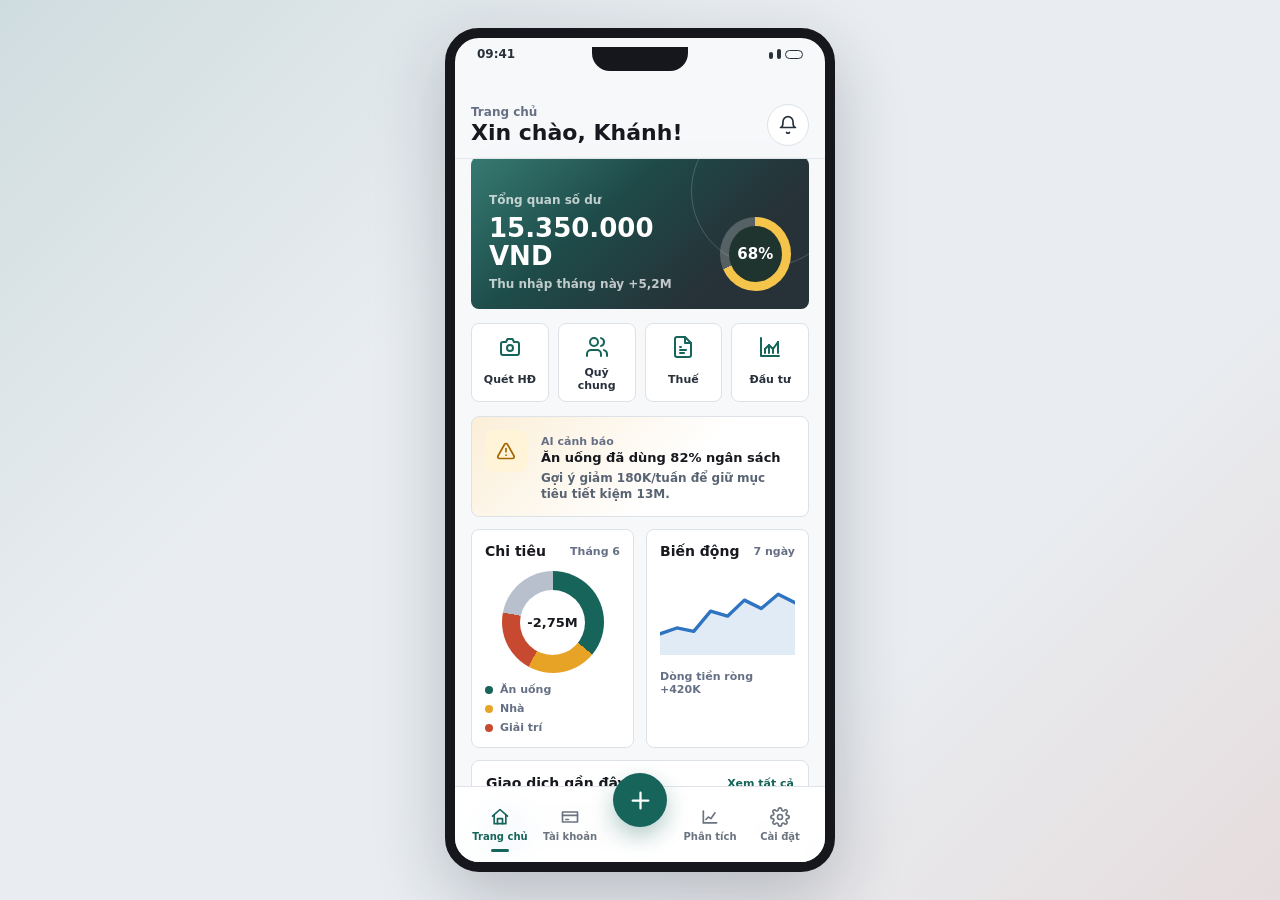
==== index.html @ dec0bb56 "done" ====
<!doctype html>
<html lang="vi">
  <head>
    <meta charset="utf-8" />
    <meta name="viewport" content="width=device-width, initial-scale=1" />
    <title>Tuduy Finance UI Demo</title>
    <link rel="stylesheet" href="styles.css" />
  </head>
  <body>
    <main class="demo-stage" aria-label="Demo giao diện ứng dụng tài chính cá nhân">
      <section class="phone" aria-label="Ứng dụng MyMoney">
        <div class="status-bar" aria-hidden="true">
          <span>09:41</span>
          <span class="status-icons">
            <span></span>
            <span></span>
            <span></span>
          </span>
        </div>

        <div class="screens">
          <section class="screen is-active" data-screen="home" aria-labelledby="home-title">
            <header class="app-header">
              <div>
                <p class="eyebrow">Trang chủ</p>
                <h1 id="home-title">Xin chào, Khánh!</h1>
              </div>
              <button class="icon-button" type="button" aria-label="Thông báo">
                <svg viewBox="0 0 24 24" aria-hidden="true">
                  <path d="M18 8a6 6 0 0 0-12 0c0 7-3 7-3 7h18s-3 0-3-7" />
                  <path d="M13.7 21a2 2 0 0 1-3.4 0" />
                </svg>
              </button>
            </header>

            <article class="balance-panel">
              <div class="balance-copy">
                <span>Tổng quan số dư</span>
                <strong>15.350.000 VND</strong>
                <small>Thu nhập tháng này +5,2M</small>
              </div>
              <div class="mini-meter" aria-label="Tiết kiệm đạt 68 phần trăm">
                <span style="--value: 68%"></span>
              </div>
            </article>

            <section class="quick-row" aria-label="Hành động nhanh">
              <button type="button" class="quick-action" data-screen-link="add">
                <svg viewBox="0 0 24 24" aria-hidden="true">
                  <path d="M14.5 4h-5L8 7H5a2 2 0 0 0-2 2v9a2 2 0 0 0 2 2h14a2 2 0 0 0 2-2V9a2 2 0 0 0-2-2h-3Z" />
                  <circle cx="12" cy="13" r="3" />
                </svg>
                <span>Quét HĐ</span>
              </button>
              <button type="button" class="quick-action" data-screen-link="accounts">
                <svg viewBox="0 0 24 24" aria-hidden="true">
                  <path d="M16 21v-2a4 4 0 0 0-4-4H6a4 4 0 0 0-4 4v2" />
                  <circle cx="9" cy="7" r="4" />
                  <path d="M22 21v-2a4 4 0 0 0-3-3.87" />
                  <path d="M16 3.13a4 4 0 0 1 0 7.75" />
                </svg>
                <span>Quỹ chung</span>
              </button>
              <button type="button" class="quick-action" data-screen-link="analytics">
                <svg viewBox="0 0 24 24" aria-hidden="true">
                  <path d="M14 2H6a2 2 0 0 0-2 2v16a2 2 0 0 0 2 2h12a2 2 0 0 0 2-2V8Z" />
                  <path d="M14 2v6h6" />
                  <path d="M9 15h6M9 18h4M9 12h1" />
                </svg>
                <span>Thuế</span>
              </button>
              <button type="button" class="quick-action" data-screen-link="analytics">
                <svg viewBox="0 0 24 24" aria-hidden="true">
                  <path d="M3 3v18h18" />
                  <path d="m7 14 4-4 4 4 5-7" />
                  <path d="M7 18v-4M11 18v-8M15 18v-4M20 18V7" />
                </svg>
                <span>Đầu tư</span>
              </button>
            </section>

            <section class="insight-banner" aria-label="Cảnh báo và gợi ý">
              <div class="banner-icon">
                <svg viewBox="0 0 24 24" aria-hidden="true">
                  <path d="M12 9v4" />
                  <path d="M12 17h.01" />
                  <path d="M10.3 3.9 2.4 18a2 2 0 0 0 1.7 3h15.8a2 2 0 0 0 1.7-3L13.7 3.9a2 2 0 0 0-3.4 0Z" />
                </svg>
              </div>
              <div>
                <span>AI cảnh báo</span>
                <strong>Ăn uống đã dùng 82% ngân sách</strong>
                <p>Gợi ý giảm 180K/tuần để giữ mục tiêu tiết kiệm 13M.</p>
              </div>
            </section>

            <section class="split-grid">
              <article class="compact-panel">
                <div class="section-title">
                  <h2>Chi tiêu</h2>
                  <span>Tháng 6</span>
                </div>
                <div class="donut" aria-label="Chi tiêu theo danh mục">
                  <span class="donut-label">-2,75M</span>
                </div>
                <div class="legend">
                  <span><i class="legend-food"></i>Ăn uống</span>
                  <span><i class="legend-rent"></i>Nhà</span>
                  <span><i class="legend-fun"></i>Giải trí</span>
                </div>
              </article>

              <article class="compact-panel">
                <div class="section-title">
                  <h2>Biến động</h2>
                  <span>7 ngày</span>
                </div>
                <div class="sparkline" aria-hidden="true">
                  <svg viewBox="0 0 160 90">
                    <path class="spark-fill" d="M0 65 L20 58 L40 62 L60 38 L80 44 L100 25 L120 35 L140 18 L160 28 L160 90 L0 90 Z" />
                    <path class="spark-line" d="M0 65 L20 58 L40 62 L60 38 L80 44 L100 25 L120 35 L140 18 L160 28" />
                  </svg>
                </div>
                <p class="tiny-note">Dòng tiền ròng +420K</p>
              </article>
            </section>

            <section class="transaction-section">
              <div class="section-title">
                <h2>Giao dịch gần đây</h2>
                <button type="button" data-screen-link="analytics">Xem tất cả</button>
              </div>
              <ul class="transaction-list">
                <li>
                  <span class="tx-icon tx-blue">
                    <svg viewBox="0 0 24 24" aria-hidden="true">
                      <path d="M4 10h16M6 10l6-5 6 5M6 10v8M10 10v8M14 10v8M18 10v8M4 18h16" />
                    </svg>
                  </span>
                  <div>
                    <strong>Cà phê Highland</strong>
                    <small>Hôm nay, 08:20</small>
                  </div>
                  <b>-50.000</b>
                </li>
                <li>
                  <span class="tx-icon tx-green">
                    <svg viewBox="0 0 24 24" aria-hidden="true">
                      <path d="M12 2v20M17 5H9.5a3.5 3.5 0 0 0 0 7H14a3.5 3.5 0 0 1 0 7H6" />
                    </svg>
                  </span>
                  <div>
                    <strong>Lương công ty</strong>
                    <small>Hôm qua, 17:40</small>
                  </div>
                  <b class="positive">+12.500.000</b>
                </li>
                <li>
                  <span class="tx-icon tx-orange">
                    <svg viewBox="0 0 24 24" aria-hidden="true">
                      <path d="M4 7h16l-2 12H6L4 7Z" />
                      <path d="M9 7a3 3 0 0 1 6 0" />
                    </svg>
                  </span>
                  <div>
                    <strong>Mua sắm Shopee</strong>
                    <small>16/06, 21:15</small>
                  </div>
                  <b>-150.000</b>
                </li>
              </ul>
            </section>

            <section class="plan-panel" aria-label="Kế hoạch chi tiêu">
              <div class="section-title">
                <h2>Kế hoạch chi tiêu</h2>
                <button type="button" data-screen-link="analytics">Tối ưu</button>
              </div>
              <div class="budget-row">
                <div>
                  <strong>Ăn uống</strong>
                  <span>4.1M / 5M</span>
                </div>
                <progress value="82" max="100"></progress>
              </div>
              <div class="budget-row">
                <div>
                  <strong>Di chuyển</strong>
                  <span>1.2M / 2M</span>
                </div>
                <progress value="60" max="100"></progress>
              </div>
              <div class="budget-row">
                <div>
                  <strong>Đầu tư định kỳ</strong>
                  <span>3M / 3M</span>
                </div>
                <progress value="100" max="100"></progress>
              </div>
            </section>
          </section>

          <section class="screen" data-screen="accounts" aria-labelledby="accounts-title">
            <header class="app-header">
              <div>
                <p class="eyebrow">Tài khoản</p>
                <h1 id="accounts-title">Sổ tài chính</h1>
              </div>
              <button class="icon-button" type="button" aria-label="Đồng bộ tài khoản">
                <svg viewBox="0 0 24 24" aria-hidden="true">
                  <path d="M21 12a9 9 0 0 1-15.3 6.3L3 15" />
                  <path d="M3 21v-6h6" />
                  <path d="M3 12a9 9 0 0 1 15.3-6.3L21 9" />
                  <path d="M21 3v6h-6" />
                </svg>
              </button>
            </header>

            <article class="summary-card">
              <span>Tổng số dư (6 nguồn)</span>
              <strong>15.350.000 VND</strong>
              <p>Ngân hàng, ví điện tử, tiền mặt, thẻ tín dụng, đầu tư và quỹ chung</p>
            </article>

            <section class="source-strip" aria-label="Nguồn dữ liệu tài chính">
              <article>
                <span>Ngân hàng</span>
                <strong>12,35M</strong>
              </article>
              <article>
                <span>Ví & Tiền mặt</span>
                <strong>6,00M</strong>
              </article>
              <article>
                <span>Thẻ tín dụng</span>
                <strong>-2,00M</strong>
              </article>
            </section>

            <button type="button" class="wide-action">
              <svg viewBox="0 0 24 24" aria-hidden="true">
                <path d="M12 5v14M5 12h14" />
              </svg>
              Thêm tài khoản mới
            </button>

            <section class="account-group">
              <div class="section-title">
                <h2>Ngân hàng</h2>
                <span>Đang đồng bộ</span>
              </div>
              <article class="account-item">
                <span class="bank-logo bank-sky">B</span>
                <div>
                  <strong>Bank A - Debit</strong>
                  <small>8.100.000 VND</small>
                </div>
                <button class="mini-icon" type="button" aria-label="Chỉnh sửa Bank A">
                  <svg viewBox="0 0 24 24" aria-hidden="true">
                    <path d="M12 20h9" />
                    <path d="M16.5 3.5a2.1 2.1 0 0 1 3 3L7 19l-4 1 1-4Z" />
                  </svg>
                </button>
              </article>
              <article class="account-item">
                <span class="bank-logo bank-teal">S</span>
                <div>
                  <strong>Bank B - Savings</strong>
                  <small>4.250.000 VND</small>
                </div>
                <button class="mini-icon" type="button" aria-label="Chỉnh sửa Bank B">
                  <svg viewBox="0 0 24 24" aria-hidden="true">
                    <path d="M12 20h9" />
                    <path d="M16.5 3.5a2.1 2.1 0 0 1 3 3L7 19l-4 1 1-4Z" />
                  </svg>
                </button>
              </article>
            </section>

            <section class="account-group">
              <div class="section-title">
                <h2>Ví điện tử</h2>
                <span>Connected</span>
              </div>
              <article class="account-item">
                <span class="bank-logo bank-rose">M</span>
                <div>
                  <strong>MoMo - Ví điện tử</strong>
                  <small>3.000.000 VND</small>
                </div>
                <button class="mini-icon" type="button" aria-label="Chỉnh sửa MoMo">
                  <svg viewBox="0 0 24 24" aria-hidden="true">
                    <path d="M12 20h9" />
                    <path d="M16.5 3.5a2.1 2.1 0 0 1 3 3L7 19l-4 1 1-4Z" />
                  </svg>
                </button>
              </article>
            </section>

            <section class="account-group">
              <div class="section-title">
                <h2>Thẻ tín dụng</h2>
                <span>Connected</span>
              </div>
              <article class="account-item">
                <span class="bank-logo bank-violet">C</span>
                <div>
                  <strong>Credit Card - Visa</strong>
                  <small>-2.000.000 VND</small>
                </div>
                <button class="mini-icon" type="button" aria-label="Chỉnh sửa Credit Card">
                  <svg viewBox="0 0 24 24" aria-hidden="true">
                    <path d="M12 20h9" />
                    <path d="M16.5 3.5a2.1 2.1 0 0 1 3 3L7 19l-4 1 1-4Z" />
                  </svg>
                </button>
              </article>
            </section>

            <section class="account-group shared-fund">
              <div class="section-title">
                <h2>Quỹ chung gia đình</h2>
                <span>3 thành viên</span>
              </div>
              <div class="fund-total">
                <div>
                  <span>Số dư quỹ</span>
                  <strong>8.750.000 VND</strong>
                </div>
                <button type="button" class="mini-icon" aria-label="Mời thành viên">
                  <svg viewBox="0 0 24 24" aria-hidden="true">
                    <path d="M16 21v-2a4 4 0 0 0-4-4H6a4 4 0 0 0-4 4v2" />
                    <circle cx="9" cy="7" r="4" />
                    <path d="M19 8v6M22 11h-6" />
                  </svg>
                </button>
              </div>
              <div class="member-row">
                <span class="avatar-dot">K</span>
                <span class="avatar-dot avatar-dot-blue">A</span>
                <span class="avatar-dot avatar-dot-gold">M</span>
                <b>Đồng bộ chi tiêu nhà, điện, ăn uống</b>
              </div>
            </section>

            <section class="sync-panel" aria-label="Đồng bộ nhiều thiết bị">
              <div class="section-title">
                <h2>Đồng bộ thiết bị</h2>
                <span>Vừa xong</span>
              </div>
              <div class="device-row">
                <span>
                  <svg viewBox="0 0 24 24" aria-hidden="true">
                    <rect x="7" y="2" width="10" height="20" rx="2" />
                    <path d="M11 18h2" />
                  </svg>
                  iPhone 15
                </span>
                <b>Online</b>
              </div>
              <div class="device-row">
                <span>
                  <svg viewBox="0 0 24 24" aria-hidden="true">
                    <rect x="3" y="4" width="18" height="12" rx="2" />
                    <path d="M8 20h8M12 16v4" />
                  </svg>
                  Web dashboard
                </span>
                <b>2 phút trước</b>
              </div>
            </section>
          </section>

          <section class="screen" data-screen="add" aria-labelledby="add-title">
            <header class="app-header">
              <div>
                <p class="eyebrow">Thêm mục mới</p>
                <h1 id="add-title">Ghi nhận dòng tiền</h1>
              </div>
              <button class="icon-button" type="button" aria-label="Tùy chọn thêm">
                <svg viewBox="0 0 24 24" aria-hidden="true">
                  <path d="M12 5v14M5 12h14" />
                </svg>
              </button>
            </header>

            <div class="segmented" role="tablist" aria-label="Loại giao dịch">
              <button class="is-selected" type="button">Chi</button>
              <button type="button">Thu</button>
              <button type="button">Chuyển</button>
            </div>

            <section class="amount-entry" aria-label="Nhập số tiền">
              <span id="amount-label">Số tiền</span>
              <strong id="amount-display">0 VND</strong>
              <div class="amount-line"></div>
            </section>

            <section class="category-row" aria-label="Danh mục nhanh">
              <button type="button" class="category-chip is-active">
                <svg viewBox="0 0 24 24" aria-hidden="true">
                  <path d="M4 10h16M7 10V7a5 5 0 0 1 10 0v3M6 10l1 10h10l1-10" />
                </svg>
                Ăn uống
              </button>
              <button type="button" class="category-chip">
                <svg viewBox="0 0 24 24" aria-hidden="true">
                  <path d="M3 11 12 3l9 8" />
                  <path d="M5 10v10h14V10" />
                  <path d="M9 20v-6h6v6" />
                </svg>
                Nhà
              </button>
              <button type="button" class="category-chip">
                <svg viewBox="0 0 24 24" aria-hidden="true">
                  <path d="M7 8h10M7 12h10M7 16h6" />
                  <path d="M5 3h14v18l-3-2-3 2-3-2-3 2-2-1.3Z" />
                </svg>
                Hóa đơn
              </button>
            </section>

            <div class="keypad" aria-label="Bàn phím nhập số">
              <button type="button" data-key="1">1</button>
              <button type="button" data-key="2">2</button>
              <button type="button" data-key="3">3</button>
              <button type="button" data-key="4">4</button>
              <button type="button" data-key="5">5</button>
              <button type="button" data-key="6">6</button>
              <button type="button" data-key="7">7</button>
              <button type="button" data-key="8">8</button>
              <button type="button" data-key="9">9</button>
              <button type="button" data-key="back" aria-label="Xóa số">
                <svg viewBox="0 0 24 24" aria-hidden="true">
                  <path d="M21 4H8L2 12l6 8h13Z" />
                  <path d="m18 9-6 6M12 9l6 6" />
                </svg>
              </button>
              <button type="button" data-key="0">0</button>
              <button type="button" data-key="done" class="confirm-key" aria-label="Lưu giao dịch">
                <svg viewBox="0 0 24 24" aria-hidden="true">
                  <path d="m5 12 5 5L20 7" />
                </svg>
              </button>
            </div>

            <section class="task-list">
              <div class="section-title">
                <h2>Hành động khác</h2>
                <span>Dịch vụ mới</span>
              </div>
              <button type="button">
                <svg viewBox="0 0 24 24" aria-hidden="true">
                  <path d="M12 5v14M5 12h14" />
                </svg>
                Thêm thẻ ngân hàng mới
                <span>›</span>
              </button>
              <button type="button">
                <svg viewBox="0 0 24 24" aria-hidden="true">
                  <path d="M4 4h16v16H4z" />
                  <path d="M8 8h8M8 12h8M8 16h5" />
                </svg>
                Thêm hóa đơn định kỳ
                <span>›</span>
              </button>
            </section>
          </section>

          <section class="screen" data-screen="analytics" aria-labelledby="analytics-title">
            <header class="app-header">
              <div>
                <p class="eyebrow">Phân tích & Báo cáo</p>
                <h1 id="analytics-title">Báo cáo tháng 10</h1>
              </div>
              <button class="icon-button" type="button" aria-label="Xuất báo cáo">
                <svg viewBox="0 0 24 24" aria-hidden="true">
                  <path d="M21 15v4a2 2 0 0 1-2 2H5a2 2 0 0 1-2-2v-4" />
                  <path d="M7 10l5 5 5-5" />
                  <path d="M12 15V3" />
                </svg>
              </button>
            </header>

            <div class="period-tabs" role="tablist" aria-label="Khoảng thời gian">
              <button type="button">Hôm nay</button>
              <button type="button">Tuần</button>
              <button class="is-selected" type="button">Tháng</button>
              <button type="button">Quý</button>
              <button type="button">Năm</button>
            </div>

            <article class="report-card">
              <div class="section-title">
                <h2>Báo cáo Tổng hợp</h2>
                <span>Tháng 10</span>
              </div>
              <dl class="report-metrics">
                <div>
                  <dt>Tổng thu nhập</dt>
                  <dd>45.000.000</dd>
                </div>
                <div>
                  <dt>Tổng chi tiêu</dt>
                  <dd>32.000.000</dd>
                </div>
                <div>
                  <dt>Tiết kiệm</dt>
                  <dd>13.000.000</dd>
                </div>
              </dl>
            </article>

            <section class="chart-panel" aria-label="Biểu đồ phân bổ chi tiêu">
              <div class="large-donut">
                <span>35%</span>
              </div>
              <div class="chart-label label-food">Ăn uống</div>
              <div class="chart-label label-house">Thuê nhà</div>
              <div class="chart-label label-fun">Giải trí</div>
              <div class="chart-label label-other">Khác</div>
            </section>

            <section class="insight-grid">
              <article>
                <h2>AI dự báo</h2>
                <svg viewBox="0 0 160 80" aria-hidden="true">
                  <path d="M0 58 C20 42 32 54 48 40 S78 24 96 35 126 56 160 18" />
                </svg>
                <p>Chi tiêu cuối tháng có thể vượt 8%.</p>
              </article>
              <article>
                <h2>Thu nhập & Chi tiêu</h2>
                <div class="bar-chart" aria-hidden="true">
                  <span style="--h: 70%"></span>
                  <span style="--h: 48%"></span>
                  <span style="--h: 82%"></span>
                  <span style="--h: 58%"></span>
                </div>
                <p>Chênh lệch dương 13M.</p>
              </article>
            </section>
          </section>

          <section class="screen" data-screen="settings" aria-labelledby="settings-title">
            <header class="app-header">
              <div>
                <p class="eyebrow">Tài khoản & Cài đặt</p>
                <h1 id="settings-title">Cài đặt ứng dụng</h1>
              </div>
              <button class="icon-button" type="button" aria-label="Thông báo cài đặt">
                <svg viewBox="0 0 24 24" aria-hidden="true">
                  <path d="M18 8a6 6 0 0 0-12 0c0 7-3 7-3 7h18s-3 0-3-7" />
                  <path d="M13.7 21a2 2 0 0 1-3.4 0" />
                </svg>
              </button>
            </header>

            <article class="profile-card">
              <div class="avatar" aria-hidden="true">NA</div>
              <div>
                <strong>Nguyễn Văn A</strong>
                <small>a.nguyen@email.com</small>
                <button type="button">Chỉnh sửa hồ sơ</button>
              </div>
            </article>

            <section class="settings-list" aria-label="Cài đặt tài khoản">
              <h2>Cài đặt Tài khoản</h2>
              <button type="button">
                <span>
                  <svg viewBox="0 0 24 24" aria-hidden="true">
                    <path d="M3 6h18v12H3z" />
                    <path d="M3 10h18" />
                  </svg>
                  Liên kết thẻ Ngân hàng
                </span>
                <b>›</b>
              </button>
              <button type="button">
                <span>
                  <svg viewBox="0 0 24 24" aria-hidden="true">
                    <path d="M12 22s8-4 8-10V5l-8-3-8 3v7c0 6 8 10 8 10Z" />
                    <path d="m9 12 2 2 4-4" />
                  </svg>
                  Tài khoản ví điện tử
                </span>
                <b>›</b>
              </button>
            </section>

            <section class="settings-list" aria-label="Cài đặt ứng dụng">
              <h2>Ứng dụng</h2>
              <button type="button">
                <span>
                  <svg viewBox="0 0 24 24" aria-hidden="true">
                    <path d="M12 3a6 6 0 0 0 9 9 9 9 0 1 1-9-9Z" />
                  </svg>
                  Ngôn ngữ
                </span>
                <em>Tiếng Việt</em>
              </button>
              <button type="button">
                <span>
                  <svg viewBox="0 0 24 24" aria-hidden="true">
                    <path d="M4 4h16v16H4z" />
                    <path d="M8 9h8M8 13h5" />
                  </svg>
                  Tiền tệ
                </span>
                <em>VND</em>
              </button>
              <button type="button">
                <span>
                  <svg viewBox="0 0 24 24" aria-hidden="true">
                    <path d="M12 22a2 2 0 0 0 2-2h-4a2 2 0 0 0 2 2Z" />
                    <path d="M18 16v-5a6 6 0 1 0-12 0v5l-2 2h16Z" />
                  </svg>
                  Thông báo
                </span>
                <label class="switch" aria-label="Bật thông báo">
                  <input type="checkbox" checked />
                  <span></span>
                </label>
              </button>
              <button type="button">
                <span>
                  <svg viewBox="0 0 24 24" aria-hidden="true">
                    <path d="M12 3v18M5 12h14" />
                    <path d="M7 7a5 5 0 0 0 10 10" />
                  </svg>
                  Bảo mật & Mã PIN
                </span>
                <em>Đã bật</em>
              </button>
              <button type="button">
                <span>
                  <svg viewBox="0 0 24 24" aria-hidden="true">
                    <path d="M12 2v2M12 20v2M4.9 4.9l1.4 1.4M17.7 17.7l1.4 1.4M2 12h2M20 12h2M4.9 19.1l1.4-1.4M17.7 6.3l1.4-1.4" />
                    <circle cx="12" cy="12" r="4" />
                  </svg>
                  Giao diện
                </span>
                <em>Sáng/Tối</em>
              </button>
            </section>

            <section class="settings-list" aria-label="Hỗ trợ">
              <h2>Hỗ trợ</h2>
              <button type="button">
                <span>
                  <svg viewBox="0 0 24 24" aria-hidden="true">
                    <path d="M21 15a4 4 0 0 1-4 4H8l-5 3V7a4 4 0 0 1 4-4h10a4 4 0 0 1 4 4Z" />
                  </svg>
                  Trung tâm hỗ trợ
                </span>
                <b>›</b>
              </button>
              <button type="button">
                <span>
                  <svg viewBox="0 0 24 24" aria-hidden="true">
                    <path d="M12 2a10 10 0 1 0 10 10" />
                    <path d="M12 6v6l4 2" />
                  </svg>
                  Lịch sử đồng bộ
                </span>
                <b>›</b>
              </button>
            </section>
          </section>
        </div>

        <nav class="bottom-nav" aria-label="Điều hướng chính">
          <button class="is-active" type="button" data-nav="home">
            <svg viewBox="0 0 24 24" aria-hidden="true">
              <path d="M3 11 12 3l9 8" />
              <path d="M5 10v10h14V10" />
              <path d="M9 20v-6h6v6" />
            </svg>
            <span>Trang chủ</span>
          </button>
          <button type="button" data-nav="accounts">
            <svg viewBox="0 0 24 24" aria-hidden="true">
              <path d="M3 6h18v12H3z" />
              <path d="M3 10h18" />
              <path d="M7 15h3" />
            </svg>
            <span>Tài khoản</span>
          </button>
          <button type="button" class="nav-add" data-nav="add" aria-label="Thêm giao dịch">
            <svg viewBox="0 0 24 24" aria-hidden="true">
              <path d="M12 5v14M5 12h14" />
            </svg>
          </button>
          <button type="button" data-nav="analytics">
            <svg viewBox="0 0 24 24" aria-hidden="true">
              <path d="M4 19V5" />
              <path d="M4 19h16" />
              <path d="m7 15 3-3 3 2 5-7" />
            </svg>
            <span>Phân tích</span>
          </button>
          <button type="button" data-nav="settings">
            <svg viewBox="0 0 24 24" aria-hidden="true">
              <path d="M12 15a3 3 0 1 0 0-6 3 3 0 0 0 0 6Z" />
              <path d="M19.4 15a1.7 1.7 0 0 0 .3 1.9l.1.1a2 2 0 1 1-2.8 2.8l-.1-.1a1.7 1.7 0 0 0-1.9-.3 1.7 1.7 0 0 0-1 1.5V21a2 2 0 1 1-4 0v-.1a1.7 1.7 0 0 0-1-1.5 1.7 1.7 0 0 0-1.9.3l-.1.1A2 2 0 1 1 4.2 17l.1-.1a1.7 1.7 0 0 0 .3-1.9 1.7 1.7 0 0 0-1.5-1H3a2 2 0 1 1 0-4h.1a1.7 1.7 0 0 0 1.5-1 1.7 1.7 0 0 0-.3-1.9L4.2 7A2 2 0 1 1 7 4.2l.1.1a1.7 1.7 0 0 0 1.9.3h.1A1.7 1.7 0 0 0 10 3.1V3a2 2 0 1 1 4 0v.1a1.7 1.7 0 0 0 1 1.5h.1a1.7 1.7 0 0 0 1.9-.3l.1-.1A2 2 0 1 1 19.8 7l-.1.1a1.7 1.7 0 0 0-.3 1.9v.1a1.7 1.7 0 0 0 1.5.9h.1a2 2 0 1 1 0 4h-.1a1.7 1.7 0 0 0-1.5 1Z" />
            </svg>
            <span>Cài đặt</span>
          </button>
        </nav>
      </section>
    </main>

    <script src="app.js"></script>
  </body>
</html>
---- styles.css ----
:root {
  color-scheme: light;
  --bg: #e9edf1;
  --phone: #f7f8fa;
  --ink: #17191f;
  --muted: #667085;
  --line: #dde2e8;
  --panel: #ffffff;
  --panel-soft: #f1f4f8;
  --brand: #16645a;
  --brand-dark: #0f4d45;
  --accent: #c7492f;
  --yellow: #e7a326;
  --blue: #2f74c0;
  --teal: #2b9a83;
  --rose: #d7486f;
  --violet: #7057b8;
  --shadow: 0 24px 70px rgba(24, 31, 43, 0.24);
  --radius: 8px;
  --nav-height: 76px;
  font-family: Inter, ui-sans-serif, system-ui, -apple-system, BlinkMacSystemFont, "Segoe UI", sans-serif;
}

* {
  box-sizing: border-box;
}

html,
body {
  min-height: 100%;
  margin: 0;
}

body {
  background:
    linear-gradient(135deg, rgba(22, 100, 90, 0.12), transparent 34%),
    linear-gradient(315deg, rgba(199, 73, 47, 0.1), transparent 30%),
    var(--bg);
  color: var(--ink);
}

button,
input {
  font: inherit;
}

button {
  color: inherit;
  cursor: pointer;
}

svg {
  display: block;
  width: 20px;
  height: 20px;
  fill: none;
  stroke: currentColor;
  stroke-linecap: round;
  stroke-linejoin: round;
  stroke-width: 2;
}

.demo-stage {
  min-height: 100vh;
  display: grid;
  place-items: center;
  padding: 28px;
}

.phone {
  position: relative;
  width: min(100%, 390px);
  height: min(860px, calc(100vh - 56px));
  min-height: 720px;
  overflow: hidden;
  background: var(--phone);
  border: 10px solid #15171d;
  border-radius: 34px;
  box-shadow: var(--shadow);
}

.phone::before {
  content: "";
  position: absolute;
  z-index: 5;
  top: 9px;
  left: 50%;
  width: 96px;
  height: 24px;
  transform: translateX(-50%);
  border-radius: 0 0 18px 18px;
  background: #15171d;
}

.status-bar {
  position: relative;
  z-index: 2;
  height: 32px;
  display: flex;
  align-items: center;
  justify-content: space-between;
  padding: 0 22px;
  color: #29313b;
  font-size: 12px;
  font-weight: 700;
}

.status-icons {
  display: inline-flex;
  align-items: end;
  gap: 4px;
}

.status-icons span {
  display: block;
  width: 4px;
  border-radius: 999px;
  background: #29313b;
}

.status-icons span:nth-child(1) {
  height: 7px;
}

.status-icons span:nth-child(2) {
  height: 10px;
}

.status-icons span:nth-child(3) {
  width: 18px;
  height: 9px;
  border: 1.5px solid #29313b;
  background: transparent;
}

.screens {
  height: calc(100% - 32px);
  overflow: hidden;
}

.screen {
  display: none;
  height: 100%;
  overflow-y: auto;
  padding: 16px 16px calc(var(--nav-height) + 20px);
  scrollbar-width: none;
}

.screen::-webkit-scrollbar {
  display: none;
}

.screen.is-active {
  display: block;
}

.app-header {
  position: sticky;
  z-index: 3;
  top: 0;
  display: flex;
  align-items: center;
  justify-content: space-between;
  gap: 14px;
  margin: -16px -16px 14px;
  padding: 18px 16px 12px;
  background: rgba(247, 248, 250, 0.92);
  backdrop-filter: blur(14px);
  border-bottom: 1px solid rgba(221, 226, 232, 0.78);
}

.app-header h1 {
  margin: 2px 0 0;
  font-size: 22px;
  line-height: 1.08;
  letter-spacing: 0;
}

.eyebrow {
  margin: 0;
  color: var(--muted);
  font-size: 12px;
  font-weight: 700;
}

.icon-button,
.mini-icon {
  display: inline-grid;
  place-items: center;
  flex: 0 0 auto;
  border: 1px solid var(--line);
  background: var(--panel);
  color: #27303b;
}

.icon-button {
  width: 42px;
  height: 42px;
  border-radius: 50%;
}

.mini-icon {
  width: 34px;
  height: 34px;
  border-radius: 8px;
}

.balance-panel {
  position: relative;
  overflow: hidden;
  display: flex;
  align-items: flex-end;
  justify-content: space-between;
  gap: 18px;
  min-height: 152px;
  padding: 18px;
  color: #fff;
  border-radius: var(--radius);
  background:
    linear-gradient(140deg, rgba(255, 255, 255, 0.14), transparent 38%),
    linear-gradient(135deg, var(--brand), #263238 74%);
}

.balance-panel::after {
  content: "";
  position: absolute;
  right: -34px;
  top: -42px;
  width: 150px;
  height: 150px;
  border: 1px solid rgba(255, 255, 255, 0.18);
  border-radius: 50%;
}

.balance-copy {
  position: relative;
  z-index: 1;
  display: grid;
  gap: 7px;
}

.balance-copy span,
.balance-copy small {
  color: rgba(255, 255, 255, 0.72);
  font-size: 12px;
  font-weight: 650;
}

.balance-copy strong {
  max-width: 220px;
  font-size: 26px;
  line-height: 1.08;
  letter-spacing: 0;
}

.mini-meter {
  position: relative;
  z-index: 1;
  width: 74px;
  height: 74px;
  border-radius: 50%;
  background: conic-gradient(#f4c44b 0 var(--value, 68%), rgba(255, 255, 255, 0.22) 0);
}

.mini-meter::after {
  content: "68%";
  position: absolute;
  inset: 9px;
  display: grid;
  place-items: center;
  border-radius: 50%;
  background: #1f332f;
  color: #fff;
  font-size: 15px;
  font-weight: 800;
}

.mini-meter span {
  display: none;
}

.quick-row {
  display: grid;
  grid-template-columns: repeat(4, minmax(0, 1fr));
  gap: 9px;
  margin: 14px 0;
}

.quick-action {
  min-width: 0;
  display: grid;
  justify-items: center;
  gap: 7px;
  min-height: 78px;
  padding: 11px 5px 9px;
  border: 1px solid var(--line);
  border-radius: var(--radius);
  background: var(--panel);
  color: #27303b;
  font-size: 11px;
  font-weight: 750;
}

.quick-action svg {
  width: 24px;
  height: 24px;
  color: var(--brand);
}

.split-grid,
.insight-grid {
  display: grid;
  grid-template-columns: repeat(2, minmax(0, 1fr));
  gap: 12px;
}

.compact-panel,
.report-card,
.summary-card,
.profile-card,
.settings-list,
.account-group,
.transaction-section,
.chart-panel,
.insight-grid article,
.amount-entry,
.task-list,
.insight-banner,
.plan-panel,
.source-strip article,
.sync-panel,
.scanner-card,
.ocr-card,
.recommendation-panel,
.tax-panel,
.investment-panel,
.report-hero,
.kpi-grid article,
.cashflow-panel,
.category-report,
.budget-panel,
.account-report,
.receipt-report,
.export-panel {
  border: 1px solid var(--line);
  border-radius: var(--radius);
  background: var(--panel);
}

.compact-panel {
  min-height: 186px;
  padding: 13px;
}

.section-title {
  display: flex;
  align-items: center;
  justify-content: space-between;
  gap: 10px;
  margin-bottom: 12px;
}

.section-title h2 {
  margin: 0;
  font-size: 14px;
  line-height: 1.2;
}

.section-title span,
.section-title button {
  flex: 0 0 auto;
  border: 0;
  background: transparent;
  color: var(--muted);
  font-size: 11px;
  font-weight: 750;
  white-space: nowrap;
}

.section-title button {
  padding: 0;
  color: var(--brand);
}

.donut,
.large-donut {
  position: relative;
  border-radius: 50%;
  background: conic-gradient(var(--brand) 0 36%, var(--yellow) 0 58%, var(--accent) 0 78%, #b7c0cc 0);
}

.donut {
  width: 102px;
  height: 102px;
  margin: 2px auto 10px;
}

.donut::after,
.large-donut::after {
  content: "";
  position: absolute;
  inset: 18%;
  border-radius: 50%;
  background: var(--panel);
}

.donut-label,
.large-donut span {
  position: absolute;
  z-index: 1;
  inset: 0;
  display: grid;
  place-items: center;
  color: var(--ink);
  font-size: 13px;
  font-weight: 850;
}

.legend {
  display: grid;
  gap: 6px;
  color: var(--muted);
  font-size: 11px;
  font-weight: 700;
}

.legend span {
  display: flex;
  align-items: center;
  gap: 7px;
}

.legend i {
  width: 8px;
  height: 8px;
  border-radius: 50%;
}

.legend-food {
  background: var(--brand);
}

.legend-rent {
  background: var(--yellow);
}

.legend-fun {
  background: var(--accent);
}

.sparkline {
  height: 92px;
  display: grid;
  align-items: end;
}

.sparkline svg,
.insight-grid svg {
  width: 100%;
  height: 100%;
}

.spark-fill {
  fill: rgba(47, 116, 192, 0.14);
  stroke: none;
}

.spark-line {
  fill: none;
  stroke: var(--blue);
  stroke-width: 4;
}

.tiny-note {
  margin: 7px 0 0;
  color: var(--muted);
  font-size: 11px;
  font-weight: 750;
}

.transaction-section {
  margin-top: 12px;
  padding: 14px;
}

.transaction-list {
  display: grid;
  gap: 10px;
  padding: 0;
  margin: 0;
  list-style: none;
}

.transaction-list li {
  display: grid;
  grid-template-columns: 42px minmax(0, 1fr) auto;
  align-items: center;
  gap: 10px;
  min-height: 54px;
}

.transaction-list strong,
.account-item strong,
.profile-card strong {
  display: block;
  overflow-wrap: anywhere;
  font-size: 13px;
  line-height: 1.2;
}

.transaction-list small,
.account-item small,
.profile-card small,
.summary-card p {
  display: block;
  margin-top: 3px;
  color: var(--muted);
  font-size: 11px;
  line-height: 1.3;
  font-weight: 650;
}

.transaction-list b {
  color: #a13b2c;
  font-size: 12px;
  white-space: nowrap;
}

.transaction-list b.positive {
  color: var(--brand);
}

.tx-icon,
.bank-logo,
.avatar {
  display: grid;
  place-items: center;
  color: #fff;
  font-weight: 850;
}

.tx-icon {
  width: 38px;
  height: 38px;
  border-radius: 8px;
}

.tx-blue,
.bank-sky {
  background: var(--blue);
}

.tx-green,
.bank-teal {
  background: var(--teal);
}

.tx-orange {
  background: var(--accent);
}

.bank-rose {
  background: var(--rose);
}

.bank-violet {
  background: var(--violet);
}

.summary-card {
  display: grid;
  gap: 6px;
  padding: 16px;
  background:
    linear-gradient(135deg, rgba(22, 100, 90, 0.09), transparent 52%),
    var(--panel);
}

.summary-card span {
  color: var(--muted);
  font-size: 12px;
  font-weight: 750;
}

.summary-card strong {
  font-size: 24px;
  line-height: 1.08;
}

.wide-action {
  width: 100%;
  display: flex;
  align-items: center;
  justify-content: center;
  gap: 9px;
  min-height: 46px;
  margin: 12px 0;
  border: 1px solid rgba(22, 100, 90, 0.22);
  border-radius: var(--radius);
  background: #eaf4f1;
  color: var(--brand-dark);
  font-size: 13px;
  font-weight: 800;
}

progress {
  width: 100%;
  height: 8px;
  overflow: hidden;
  border: 0;
  border-radius: 999px;
  background: #e6ebf0;
}

progress::-webkit-progress-bar {
  border-radius: 999px;
  background: #e6ebf0;
}

progress::-webkit-progress-value {
  border-radius: 999px;
  background: linear-gradient(90deg, var(--brand), var(--yellow));
}

progress::-moz-progress-bar {
  border-radius: 999px;
  background: linear-gradient(90deg, var(--brand), var(--yellow));
}

.insight-banner {
  display: grid;
  grid-template-columns: 44px minmax(0, 1fr);
  gap: 12px;
  align-items: start;
  margin-bottom: 12px;
  padding: 13px;
  background:
    linear-gradient(135deg, rgba(231, 163, 38, 0.18), transparent 62%),
    var(--panel);
}

.banner-icon {
  display: grid;
  place-items: center;
  width: 42px;
  height: 42px;
  border-radius: 8px;
  background: #fff4d8;
  color: #a46600;
}

.insight-banner span,
.budget-row span,
.fund-total span,
.source-strip span,
.tax-summary span,
.portfolio-head span,
.ocr-grid span {
  color: var(--muted);
  font-size: 11px;
  font-weight: 760;
}

.insight-banner strong {
  display: block;
  margin: 1px 0 4px;
  font-size: 13px;
  line-height: 1.25;
}

.insight-banner p {
  margin: 0;
  color: #596473;
  font-size: 12px;
  line-height: 1.35;
  font-weight: 680;
}

.plan-panel {
  display: grid;
  gap: 12px;
  margin-top: 12px;
  padding: 14px;
}

.budget-row {
  display: grid;
  grid-template-columns: minmax(0, 118px) minmax(0, 1fr);
  gap: 12px;
  align-items: center;
}

.budget-row strong {
  display: block;
  font-size: 12px;
  line-height: 1.25;
}

.source-strip {
  display: grid;
  grid-template-columns: repeat(3, minmax(0, 1fr));
  gap: 8px;
  margin-top: 12px;
}

.source-strip article {
  min-height: 72px;
  padding: 11px;
}

.source-strip strong {
  display: block;
  margin-top: 7px;
  font-size: 14px;
  line-height: 1.15;
  overflow-wrap: anywhere;
}

.account-group,
.settings-list,
.task-list {
  margin-top: 12px;
  padding: 13px;
}

.account-item {
  display: grid;
  grid-template-columns: 42px minmax(0, 1fr) 34px;
  align-items: center;
  gap: 10px;
  padding: 10px 0;
  border-top: 1px solid var(--line);
}

.account-item:first-of-type {
  border-top: 0;
  padding-top: 0;
}

.account-item:last-child {
  padding-bottom: 0;
}

.bank-logo {
  width: 40px;
  height: 40px;
  border-radius: 8px;
}

.shared-fund {
  background:
    linear-gradient(135deg, rgba(47, 116, 192, 0.08), transparent 58%),
    var(--panel);
}

.fund-total {
  display: flex;
  align-items: center;
  justify-content: space-between;
  gap: 12px;
  padding-top: 2px;
}

.fund-total strong {
  display: block;
  margin-top: 5px;
  font-size: 18px;
  line-height: 1.15;
}

.member-row {
  display: flex;
  align-items: center;
  gap: 7px;
  margin-top: 12px;
  padding-top: 12px;
  border-top: 1px solid var(--line);
}

.avatar-dot {
  display: grid;
  place-items: center;
  flex: 0 0 auto;
  width: 28px;
  height: 28px;
  border: 2px solid var(--panel);
  border-radius: 50%;
  background: var(--brand);
  color: #fff;
  font-size: 11px;
  font-weight: 850;
}

.avatar-dot + .avatar-dot {
  margin-left: -11px;
}

.avatar-dot-blue {
  background: var(--blue);
}

.avatar-dot-gold {
  background: var(--yellow);
  color: #3a2a04;
}

.member-row b {
  min-width: 0;
  margin-left: 4px;
  color: #3b4653;
  font-size: 11px;
  line-height: 1.3;
}

.sync-panel {
  display: grid;
  gap: 8px;
  margin-top: 12px;
  padding: 13px;
}

.device-row {
  display: flex;
  align-items: center;
  justify-content: space-between;
  gap: 10px;
  min-height: 38px;
  border-top: 1px solid var(--line);
}

.device-row:first-of-type {
  border-top: 0;
}

.device-row span {
  display: flex;
  align-items: center;
  gap: 8px;
  min-width: 0;
  color: #303a45;
  font-size: 12px;
  font-weight: 780;
}

.device-row svg {
  flex: 0 0 auto;
  color: var(--brand);
}

.device-row b {
  flex: 0 0 auto;
  color: var(--muted);
  font-size: 11px;
}

.segmented,
.period-tabs,
.capture-tabs {
  display: flex;
  gap: 4px;
  padding: 4px;
  border: 1px solid var(--line);
  border-radius: var(--radius);
  background: #edf1f5;
}

.segmented button,
.period-tabs button,
.capture-tabs button {
  flex: 1;
  min-width: 0;
  min-height: 36px;
  border: 0;
  border-radius: 6px;
  background: transparent;
  color: var(--muted);
  font-size: 12px;
  font-weight: 800;
}

.segmented button.is-selected,
.period-tabs button.is-selected,
.capture-tabs button.is-selected {
  background: var(--panel);
  color: var(--brand-dark);
  box-shadow: 0 1px 5px rgba(39, 48, 59, 0.08);
}

.capture-tabs {
  margin-bottom: 12px;
}

.capture-panel {
  display: none;
}

.capture-panel.is-active {
  display: block;
}

.scanner-card,
.ocr-card {
  padding: 14px;
}

.scanner-topline {
  display: flex;
  align-items: center;
  justify-content: space-between;
  gap: 10px;
  margin-bottom: 12px;
}

.scanner-topline span {
  color: var(--muted);
  font-size: 12px;
  font-weight: 760;
}

.scanner-topline b {
  color: var(--brand);
  font-size: 12px;
}

.scan-frame {
  position: relative;
  display: grid;
  place-items: center;
  min-height: 300px;
  overflow: hidden;
  border-radius: var(--radius);
  background:
    linear-gradient(135deg, rgba(23, 25, 31, 0.76), rgba(22, 100, 90, 0.82)),
    #263238;
}

.scan-frame::before {
  content: "";
  position: absolute;
  inset: 18px;
  border: 1px dashed rgba(255, 255, 255, 0.34);
  border-radius: 8px;
}

.scan-corner {
  position: absolute;
  z-index: 2;
  width: 34px;
  height: 34px;
  color: #fff;
}

.scan-corner::before,
.scan-corner::after {
  content: "";
  position: absolute;
  background: currentColor;
  border-radius: 999px;
}

.scan-corner::before {
  width: 100%;
  height: 3px;
}

.scan-corner::after {
  width: 3px;
  height: 100%;
}

.top-left {
  top: 18px;
  left: 18px;
}

.top-right {
  top: 18px;
  right: 18px;
  transform: rotate(90deg);
}

.bottom-left {
  bottom: 18px;
  left: 18px;
  transform: rotate(-90deg);
}

.bottom-right {
  right: 18px;
  bottom: 18px;
  transform: rotate(180deg);
}

.scan-beam {
  position: absolute;
  z-index: 1;
  left: 28px;
  right: 28px;
  top: 34px;
  height: 3px;
  opacity: 0;
  border-radius: 999px;
  background: #f7d36c;
  box-shadow: 0 0 24px rgba(247, 211, 108, 0.72);
}

.scanner-card.is-scanning .scan-beam {
  opacity: 1;
  animation: scanBeam 1.2s ease-in-out 2;
}

.scanner-card.is-complete .scanner-topline b {
  color: var(--teal);
}

.receipt-preview {
  position: relative;
  z-index: 1;
  width: 178px;
  min-height: 238px;
  padding: 16px 14px;
  border-radius: 4px;
  background: #fff;
  color: #1d2430;
  box-shadow: 0 18px 42px rgba(0, 0, 0, 0.28);
}

.receipt-preview span,
.receipt-preview strong,
.receipt-preview i {
  display: block;
  text-align: center;
}

.receipt-preview span {
  font-size: 11px;
  font-weight: 900;
}

.receipt-preview strong {
  margin-top: 4px;
  font-size: 13px;
}

.receipt-preview i {
  margin: 5px 0 12px;
  color: var(--muted);
  font-size: 10px;
  font-style: normal;
  font-weight: 700;
}

.receipt-preview div,
.receipt-lines div {
  display: flex;
  justify-content: space-between;
  gap: 10px;
}

.receipt-preview div {
  margin-top: 8px;
  font-size: 11px;
}

.receipt-preview b,
.receipt-preview em {
  font-style: normal;
  font-weight: 800;
}

.receipt-preview hr {
  margin: 12px 0 5px;
  border: 0;
  border-top: 1px dashed #aeb8c3;
}

.scan-actions {
  display: grid;
  grid-template-columns: repeat(2, minmax(0, 1fr));
  gap: 10px;
  margin-top: 12px;
}

.scan-button {
  display: flex;
  align-items: center;
  justify-content: center;
  gap: 8px;
  min-height: 44px;
  border-radius: var(--radius);
  font-size: 12px;
  font-weight: 850;
}

.scan-button.secondary {
  border: 1px solid rgba(47, 116, 192, 0.22);
  background: #eef5ff;
  color: var(--blue);
}

.scan-button.primary {
  border: 1px solid rgba(22, 100, 90, 0.22);
  background: var(--brand);
  color: #fff;
}

.visually-hidden {
  position: absolute;
  width: 1px;
  height: 1px;
  overflow: hidden;
  clip: rect(0 0 0 0);
  white-space: nowrap;
}

.ocr-card {
  display: grid;
  gap: 12px;
  margin-top: 12px;
}

.ocr-grid {
  display: grid;
  grid-template-columns: repeat(2, minmax(0, 1fr));
  gap: 10px;
}

.ocr-grid div {
  min-height: 66px;
  padding: 10px;
  border-radius: 8px;
  background: var(--panel-soft);
}

.ocr-grid strong {
  display: block;
  margin-top: 5px;
  font-size: 12px;
  line-height: 1.25;
}

.receipt-lines {
  display: grid;
  gap: 9px;
  padding: 11px;
  border: 1px dashed #cbd4df;
  border-radius: 8px;
  background: #fbfcfd;
}

.receipt-lines span,
.receipt-lines b {
  color: #3a4350;
  font-size: 12px;
  font-weight: 760;
}

.field-row {
  display: grid;
  gap: 10px;
}

.field-row label {
  display: grid;
  gap: 6px;
  color: var(--muted);
  font-size: 11px;
  font-weight: 780;
}

.field-row input,
.field-row select {
  min-height: 42px;
  width: 100%;
  border: 1px solid var(--line);
  border-radius: 8px;
  background: #fff;
  color: var(--ink);
  padding: 0 11px;
  font: inherit;
  font-size: 13px;
  font-weight: 720;
}

.tax-check {
  display: flex;
  align-items: center;
  gap: 9px;
  padding: 10px;
  border-radius: 8px;
  background: #eaf4f1;
  color: var(--brand-dark);
  font-size: 12px;
  line-height: 1.35;
  font-weight: 760;
}

.tax-check svg {
  flex: 0 0 auto;
}

.save-receipt {
  margin: 0;
}

@keyframes scanBeam {
  0% {
    transform: translateY(0);
  }

  50% {
    transform: translateY(220px);
  }

  100% {
    transform: translateY(0);
  }
}

.amount-entry {
  margin: 12px 0;
  padding: 15px;
}

.amount-entry span {
  color: var(--muted);
  font-size: 12px;
  font-weight: 750;
}

.amount-entry strong {
  display: block;
  margin-top: 8px;
  font-size: 31px;
  line-height: 1.1;
  letter-spacing: 0;
  overflow-wrap: anywhere;
}

.amount-line {
  height: 2px;
  margin-top: 14px;
  border-radius: 999px;
  background: linear-gradient(90deg, var(--brand), var(--yellow));
}

.category-row {
  display: flex;
  gap: 8px;
  overflow-x: auto;
  padding-bottom: 4px;
  scrollbar-width: none;
}

.category-row::-webkit-scrollbar {
  display: none;
}

.category-chip {
  flex: 0 0 auto;
  display: flex;
  align-items: center;
  gap: 7px;
  min-height: 40px;
  padding: 0 12px;
  border: 1px solid var(--line);
  border-radius: var(--radius);
  background: var(--panel);
  color: #333b46;
  font-size: 12px;
  font-weight: 800;
}

.category-chip.is-active {
  border-color: rgba(22, 100, 90, 0.26);
  background: #eaf4f1;
  color: var(--brand-dark);
}

.keypad {
  display: grid;
  grid-template-columns: repeat(3, minmax(0, 1fr));
  gap: 8px;
  margin: 10px 0 12px;
}

.keypad button {
  display: grid;
  place-items: center;
  min-height: 52px;
  border: 1px solid var(--line);
  border-radius: var(--radius);
  background: var(--panel);
  color: #232b35;
  font-size: 19px;
  font-weight: 850;
}

.keypad button:active,
.quick-action:active,
.wide-action:active,
.bottom-nav button:active,
.category-chip:active,
.scan-button:active,
.capture-tabs button:active {
  transform: translateY(1px);
}

.keypad .confirm-key {
  background: var(--brand);
  color: #fff;
}

.task-list {
  display: grid;
  gap: 2px;
}

.task-list button,
.settings-list button {
  width: 100%;
  display: flex;
  align-items: center;
  justify-content: space-between;
  gap: 10px;
  min-height: 45px;
  padding: 0;
  border: 0;
  border-top: 1px solid var(--line);
  background: transparent;
  color: #2c3540;
  text-align: left;
  font-size: 13px;
  font-weight: 760;
}

.task-list button:first-of-type,
.settings-list button:first-of-type {
  border-top: 0;
}

.task-list button svg {
  flex: 0 0 auto;
  color: var(--brand);
}

.task-list button {
  justify-content: flex-start;
}

.task-list button span {
  margin-left: auto;
  color: var(--muted);
  font-size: 20px;
  line-height: 1;
}

.recurring-panel {
  padding: 13px;
  border: 1px solid var(--line);
  border-radius: var(--radius);
  background: var(--panel);
}

.schedule-card {
  display: grid;
  grid-template-columns: 42px minmax(0, 1fr) auto;
  align-items: center;
  gap: 10px;
  min-height: 62px;
  border-top: 1px solid var(--line);
}

.schedule-card:first-of-type {
  border-top: 0;
}

.schedule-card strong {
  display: block;
  font-size: 13px;
}

.schedule-card small {
  display: block;
  margin-top: 3px;
  color: var(--muted);
  font-size: 11px;
  font-weight: 700;
}

.schedule-card b {
  color: #26313d;
  font-size: 12px;
}

.schedule-card b.positive {
  color: var(--brand);
}

.period-tabs {
  margin-bottom: 12px;
}

.period-tabs button {
  min-height: 34px;
  font-size: 11px;
}

.report-hero {
  display: flex;
  align-items: center;
  justify-content: space-between;
  gap: 16px;
  padding: 16px;
  background:
    linear-gradient(135deg, rgba(22, 100, 90, 0.1), transparent 58%),
    var(--panel);
}

.report-hero span,
.kpi-grid span,
.receipt-report-grid span,
.investment-note span {
  color: var(--muted);
  font-size: 11px;
  font-weight: 780;
}

.report-hero strong {
  display: block;
  margin-top: 6px;
  font-size: 25px;
  line-height: 1.08;
  letter-spacing: 0;
}

.report-hero p {
  max-width: 210px;
  margin: 7px 0 0;
  color: var(--muted);
  font-size: 12px;
  line-height: 1.35;
  font-weight: 700;
}

.score-ring {
  position: relative;
  display: grid;
  place-items: center;
  flex: 0 0 auto;
  width: 78px;
  height: 78px;
  border-radius: 50%;
  background: conic-gradient(var(--brand) 0 82%, #dfe5eb 0);
}

.score-ring::after {
  content: "";
  position: absolute;
  inset: 10px;
  border-radius: 50%;
  background: var(--panel);
}

.score-ring span {
  position: relative;
  z-index: 1;
  color: var(--brand-dark);
  font-size: 24px;
  font-weight: 900;
}

.kpi-grid {
  display: grid;
  grid-template-columns: repeat(2, minmax(0, 1fr));
  gap: 10px;
  margin-top: 12px;
}

.kpi-grid article {
  min-height: 104px;
  padding: 12px;
}

.kpi-grid strong {
  display: block;
  margin-top: 7px;
  font-size: 18px;
  line-height: 1.1;
  overflow-wrap: anywhere;
}

.kpi-grid small {
  display: block;
  margin-top: 8px;
  color: var(--muted);
  font-size: 10px;
  line-height: 1.3;
  font-weight: 720;
}

.cashflow-panel,
.category-report,
.budget-panel,
.account-report,
.receipt-report,
.export-panel {
  display: grid;
  gap: 12px;
  margin-top: 12px;
  padding: 14px;
}

.cashflow-chart {
  position: relative;
  min-height: 190px;
  overflow: hidden;
  border-radius: 8px;
  background:
    linear-gradient(#eef2f6 1px, transparent 1px) 0 0 / 100% 42px,
    var(--panel-soft);
}

.cashflow-chart svg {
  position: absolute;
  inset: 10px 12px 30px;
  width: calc(100% - 24px);
  height: calc(100% - 40px);
}

.cashflow-fill {
  fill: rgba(47, 116, 192, 0.14);
  stroke: none;
}

.cashflow-line {
  fill: none;
  stroke: var(--blue);
  stroke-width: 4;
}

.chart-bars {
  position: absolute;
  inset: 22px 14px 22px;
  z-index: 1;
  display: grid;
  grid-template-columns: repeat(6, minmax(0, 1fr));
  align-items: end;
  gap: 10px;
}

.chart-bars span {
  position: relative;
  display: grid;
  grid-template-columns: 1fr 1fr;
  align-items: end;
  gap: 3px;
  height: 128px;
}

.chart-bars span::before,
.chart-bars span::after {
  content: "";
  display: block;
  min-height: 18px;
  border-radius: 6px 6px 2px 2px;
}

.chart-bars span::before {
  height: var(--income);
  background: rgba(22, 100, 90, 0.74);
}

.chart-bars span::after {
  height: var(--expense);
  background: rgba(199, 73, 47, 0.72);
}

.chart-bars i {
  position: absolute;
  left: 50%;
  bottom: -18px;
  transform: translateX(-50%);
  color: var(--muted);
  font-size: 10px;
  font-style: normal;
  font-weight: 800;
}

.chart-legend {
  display: flex;
  flex-wrap: wrap;
  gap: 8px 14px;
}

.chart-legend span {
  display: inline-flex;
  align-items: center;
  gap: 6px;
  color: var(--muted);
  font-size: 11px;
  font-weight: 760;
}

.chart-legend i,
.category-breakdown i {
  display: inline-block;
  width: 8px;
  height: 8px;
  border-radius: 50%;
}

.legend-income {
  background: var(--brand);
}

.legend-expense {
  background: var(--accent);
}

.legend-net {
  background: var(--blue);
}

.legend-other {
  background: #b7c0cc;
}

.category-layout {
  display: grid;
  grid-template-columns: 132px minmax(0, 1fr);
  gap: 14px;
  align-items: center;
}

.report-donut {
  width: 132px;
  height: 132px;
  margin: 0;
}

.category-breakdown {
  display: grid;
  gap: 10px;
}

.category-breakdown div {
  display: grid;
  grid-template-columns: minmax(0, 1fr) auto;
  gap: 5px 8px;
  align-items: center;
}

.category-breakdown span {
  display: flex;
  align-items: center;
  gap: 7px;
  min-width: 0;
  color: #3b4653;
  font-size: 11px;
  font-weight: 780;
}

.category-breakdown b {
  color: #202832;
  font-size: 11px;
}

.category-breakdown progress {
  grid-column: 1 / -1;
}

.budget-status {
  display: flex;
  align-items: center;
  justify-content: space-between;
  gap: 10px;
  min-height: 58px;
  padding: 10px;
  border-radius: 8px;
  background: var(--panel-soft);
}

.budget-status strong {
  display: block;
  font-size: 13px;
  line-height: 1.2;
}

.budget-status span {
  display: block;
  margin-top: 3px;
  color: var(--muted);
  font-size: 11px;
  font-weight: 700;
}

.budget-status b {
  flex: 0 0 auto;
  padding: 5px 8px;
  border-radius: 999px;
  background: #eaf4f1;
  color: var(--brand-dark);
  font-size: 10px;
  font-weight: 850;
}

.budget-status.is-danger b {
  background: #fff4d8;
  color: #8a5700;
}

.budget-status.is-good b {
  background: #e7f7ed;
  color: #1c6b3c;
}

.account-report-row {
  display: grid;
  grid-template-columns: 42px minmax(0, 1fr) auto;
  align-items: center;
  gap: 10px;
  min-height: 58px;
  border-top: 1px solid var(--line);
}

.account-report-row:first-of-type {
  border-top: 0;
}

.account-report-row strong {
  display: block;
  font-size: 13px;
  line-height: 1.2;
}

.account-report-row small {
  display: block;
  margin-top: 3px;
  color: var(--muted);
  font-size: 11px;
  font-weight: 700;
}

.account-report-row b {
  color: var(--brand);
  font-size: 12px;
  white-space: nowrap;
}

.account-report-row b.negative {
  color: #a13b2c;
}

.report-card {
  padding: 14px;
}

.report-metrics {
  display: grid;
  gap: 9px;
  margin: 0;
}

.report-metrics div {
  display: flex;
  justify-content: space-between;
  gap: 10px;
}

.report-metrics dt {
  color: var(--muted);
  font-size: 12px;
  font-weight: 760;
}

.report-metrics dd {
  margin: 0;
  font-size: 12px;
  font-weight: 850;
}

.chart-panel {
  position: relative;
  min-height: 240px;
  margin-top: 12px;
  padding: 18px;
}

.large-donut {
  width: 170px;
  height: 170px;
  margin: 18px auto 4px;
  background: conic-gradient(var(--brand) 0 35%, var(--yellow) 0 60%, var(--accent) 0 80%, #b7c0cc 0);
}

.large-donut span {
  font-size: 26px;
}

.chart-label {
  position: absolute;
  color: #3c4652;
  font-size: 11px;
  font-weight: 800;
}

.label-food {
  top: 28px;
  right: 26px;
}

.label-house {
  left: 22px;
  bottom: 58px;
}

.label-fun {
  right: 28px;
  bottom: 44px;
}

.label-other {
  left: 26px;
  top: 40px;
}

.insight-grid {
  margin-top: 12px;
}

.insight-grid article {
  padding: 13px;
}

.insight-grid h2 {
  margin: 0 0 8px;
  font-size: 13px;
}

.insight-grid svg {
  height: 72px;
}

.insight-grid path {
  fill: none;
  stroke: var(--blue);
  stroke-width: 5;
  stroke-linecap: round;
}

.insight-grid p {
  margin: 8px 0 0;
  color: var(--muted);
  font-size: 11px;
  line-height: 1.35;
  font-weight: 700;
}

.bar-chart {
  display: flex;
  align-items: end;
  gap: 10px;
  height: 72px;
  padding: 5px 3px 0;
}

.bar-chart span {
  flex: 1;
  height: var(--h);
  min-height: 16px;
  border-radius: 6px 6px 2px 2px;
  background: linear-gradient(180deg, var(--brand), var(--yellow));
}

.recommendation-panel,
.tax-panel,
.investment-panel {
  display: grid;
  gap: 12px;
  margin-top: 12px;
  padding: 14px;
}

.recommendation-item {
  display: grid;
  grid-template-columns: 34px minmax(0, 1fr);
  gap: 10px;
  align-items: start;
  padding: 10px;
  border-radius: 8px;
  background: var(--panel-soft);
}

.recommendation-item svg {
  display: grid;
  place-items: center;
  width: 34px;
  height: 34px;
  padding: 7px;
  border-radius: 8px;
  background: #eaf4f1;
  color: var(--brand);
}

.recommendation-item.is-warning svg {
  background: #fff4d8;
  color: #a46600;
}

.recommendation-item strong {
  display: block;
  font-size: 12px;
  line-height: 1.3;
}

.recommendation-item span {
  display: block;
  margin-top: 3px;
  color: var(--muted);
  font-size: 11px;
  line-height: 1.35;
  font-weight: 700;
}

.receipt-report-grid {
  display: grid;
  grid-template-columns: repeat(3, minmax(0, 1fr));
  gap: 8px;
}

.receipt-report-grid article {
  min-height: 86px;
  padding: 10px;
  border-radius: 8px;
  background: var(--panel-soft);
}

.receipt-report-grid strong {
  display: block;
  margin-top: 7px;
  font-size: 20px;
  line-height: 1.05;
  overflow-wrap: anywhere;
}

.receipt-report-grid small {
  display: block;
  margin-top: 7px;
  color: var(--muted);
  font-size: 10px;
  font-weight: 760;
}

.tax-summary {
  display: grid;
  grid-template-columns: repeat(2, minmax(0, 1fr));
  gap: 10px;
}

.tax-summary div {
  min-height: 72px;
  padding: 11px;
  border-radius: 8px;
  background: var(--panel-soft);
}

.tax-summary strong {
  display: block;
  margin-top: 8px;
  font-size: 14px;
  line-height: 1.18;
}

.tax-progress {
  display: grid;
  grid-template-columns: minmax(0, 112px) minmax(0, 1fr) auto;
  align-items: center;
  gap: 10px;
}

.tax-progress span,
.tax-progress b {
  color: var(--muted);
  font-size: 11px;
  font-weight: 780;
}

.tax-checklist {
  display: grid;
  gap: 8px;
  padding: 10px;
  border-radius: 8px;
  background: var(--panel-soft);
}

.tax-checklist span {
  display: flex;
  align-items: center;
  gap: 8px;
  color: #3b4653;
  font-size: 11px;
  font-weight: 760;
}

.tax-checklist i {
  display: block;
  flex: 0 0 auto;
  width: 8px;
  height: 8px;
  border-radius: 50%;
  background: var(--brand);
}

.portfolio-head {
  display: flex;
  align-items: end;
  justify-content: space-between;
  gap: 10px;
}

.portfolio-head strong {
  display: block;
  margin-top: 5px;
  font-size: 22px;
  line-height: 1.08;
}

.portfolio-head b {
  flex: 0 0 auto;
  color: var(--brand);
  font-size: 13px;
}

.asset-list {
  display: grid;
  gap: 12px;
}

.asset-list div {
  display: grid;
  grid-template-columns: minmax(0, 92px) minmax(0, 1fr) 34px;
  align-items: center;
  gap: 10px;
}

.asset-list span,
.asset-list b {
  color: #3a4350;
  font-size: 11px;
  font-weight: 780;
}

.investment-note {
  display: grid;
  grid-template-columns: minmax(0, 1fr) auto;
  gap: 5px 10px;
  padding: 10px;
  border-radius: 8px;
  background: var(--panel-soft);
}

.investment-note strong {
  color: var(--brand-dark);
  font-size: 12px;
}

.investment-note small {
  grid-column: 1 / -1;
  color: var(--muted);
  font-size: 11px;
  font-weight: 700;
}

.export-actions {
  display: grid;
  grid-template-columns: repeat(3, minmax(0, 1fr));
  gap: 8px;
}

.export-actions button {
  display: grid;
  place-items: center;
  gap: 7px;
  min-height: 72px;
  border: 1px solid var(--line);
  border-radius: 8px;
  background: var(--panel-soft);
  color: #303a45;
  font-size: 12px;
  font-weight: 850;
}

.export-actions button svg {
  color: var(--brand);
}

.profile-card {
  display: grid;
  grid-template-columns: 58px minmax(0, 1fr);
  gap: 12px;
  align-items: center;
  padding: 14px;
}

.avatar {
  width: 54px;
  height: 54px;
  border-radius: 50%;
  background:
    linear-gradient(135deg, rgba(255, 255, 255, 0.2), transparent),
    var(--brand);
}

.profile-card button {
  display: inline-flex;
  width: auto;
  min-height: 28px;
  margin-top: 8px;
  padding: 0 10px;
  border: 1px solid rgba(22, 100, 90, 0.25);
  border-radius: 6px;
  background: #eaf4f1;
  color: var(--brand-dark);
  font-size: 11px;
  font-weight: 800;
}

.settings-list h2 {
  margin: 0 0 2px;
  font-size: 13px;
}

.settings-list button span {
  display: flex;
  align-items: center;
  min-width: 0;
  gap: 9px;
}

.settings-list button svg {
  flex: 0 0 auto;
  color: var(--brand);
}

.settings-list button b,
.settings-list button em {
  flex: 0 0 auto;
  color: var(--muted);
  font-size: 12px;
  font-style: normal;
  font-weight: 780;
}

.switch {
  position: relative;
  flex: 0 0 auto;
  width: 42px;
  height: 24px;
}

.switch input {
  position: absolute;
  opacity: 0;
}

.switch span {
  position: absolute;
  inset: 0;
  border-radius: 999px;
  background: #ccd4dc;
  transition: background 0.2s ease;
}

.switch span::after {
  content: "";
  position: absolute;
  top: 3px;
  left: 3px;
  width: 18px;
  height: 18px;
  border-radius: 50%;
  background: #fff;
  box-shadow: 0 1px 4px rgba(23, 25, 31, 0.18);
  transition: transform 0.2s ease;
}

.switch input:checked + span {
  background: var(--brand);
}

.switch input:checked + span::after {
  transform: translateX(18px);
}

.bottom-nav {
  position: absolute;
  z-index: 4;
  left: 0;
  right: 0;
  bottom: 0;
  display: grid;
  grid-template-columns: repeat(5, minmax(0, 1fr));
  align-items: end;
  height: var(--nav-height);
  padding: 8px 10px 10px;
  border-top: 1px solid rgba(221, 226, 232, 0.9);
  background: rgba(255, 255, 255, 0.94);
  backdrop-filter: blur(15px);
}

.bottom-nav button {
  position: relative;
  display: grid;
  justify-items: center;
  align-content: center;
  gap: 4px;
  min-width: 0;
  height: 56px;
  border: 0;
  border-radius: 8px;
  background: transparent;
  color: #6b7480;
  font-size: 10px;
  font-weight: 800;
}

.bottom-nav button span {
  max-width: 100%;
  overflow: hidden;
  text-overflow: ellipsis;
  white-space: nowrap;
}

.bottom-nav button.is-active {
  color: var(--brand);
}

.bottom-nav button.is-active::after {
  content: "";
  position: absolute;
  bottom: 0;
  width: 18px;
  height: 3px;
  border-radius: 999px;
  background: var(--brand);
}

.bottom-nav .nav-add {
  align-self: start;
  width: 54px;
  height: 54px;
  justify-self: center;
  margin-top: -22px;
  border-radius: 50%;
  background: var(--brand);
  color: #fff;
  box-shadow: 0 9px 22px rgba(22, 100, 90, 0.32);
}

.bottom-nav .nav-add svg {
  width: 27px;
  height: 27px;
}

.bottom-nav .nav-add.is-active::after {
  display: none;
}

@media (max-width: 520px) {
  body {
    background: var(--phone);
  }

  .demo-stage {
    display: block;
    min-height: 100svh;
    padding: 0;
  }

  .phone {
    width: 100%;
    height: 100svh;
    min-height: 100svh;
    border: 0;
    border-radius: 0;
    box-shadow: none;
  }

  .phone::before {
    display: none;
  }

  .status-bar {
    height: max(32px, env(safe-area-inset-top));
    padding-top: env(safe-area-inset-top);
  }
}

@media (max-width: 360px) {
  .screen {
    padding-left: 12px;
    padding-right: 12px;
  }

  .app-header {
    margin-left: -12px;
    margin-right: -12px;
    padding-left: 12px;
    padding-right: 12px;
  }

  .balance-copy strong,
  .summary-card strong {
    font-size: 22px;
  }

  .split-grid,
  .insight-grid,
  .tax-summary,
  .ocr-grid,
  .category-layout,
  .receipt-report-grid {
    grid-template-columns: 1fr;
  }

  .source-strip {
    grid-template-columns: 1fr;
  }

  .scan-actions,
  .tax-progress,
  .asset-list div,
  .budget-row,
  .export-actions {
    grid-template-columns: 1fr;
  }

  .report-hero {
    align-items: flex-start;
  }

  .score-ring {
    width: 64px;
    height: 64px;
  }

  .quick-row {
    gap: 7px;
  }

  .quick-action {
    font-size: 10px;
  }
}
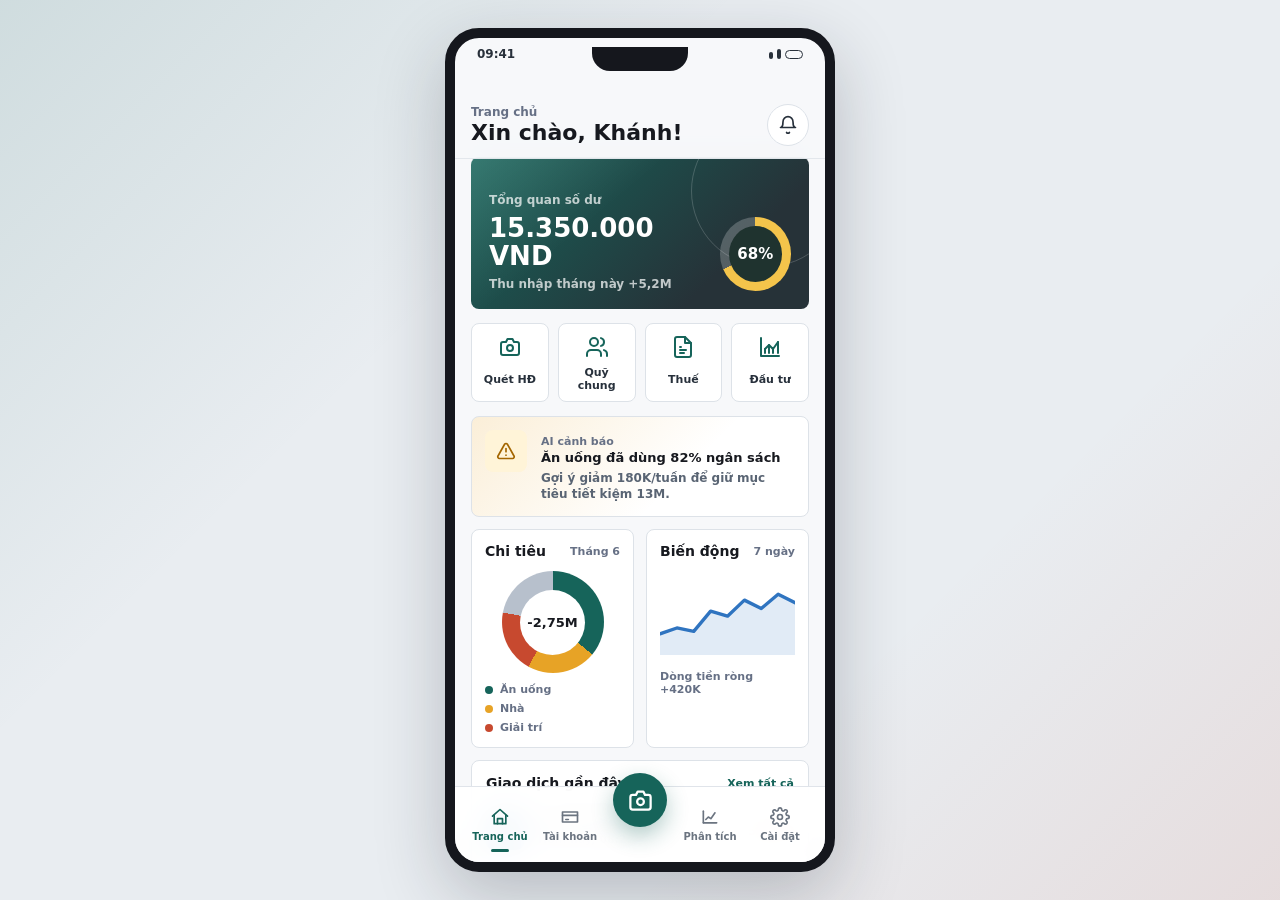
==== commit 5807ff25: "fix" ====
--- a/index.html
+++ b/index.html
@@ -4,7 +4,7 @@
     <meta charset="utf-8" />
     <meta name="viewport" content="width=device-width, initial-scale=1" />
     <title>Tuduy Finance UI Demo</title>
-    <link rel="stylesheet" href="styles.css" />
+    <link rel="stylesheet" href="styles.css?v=20260618-fix1" />
   </head>
   <body>
     <main class="demo-stage" aria-label="Demo giao diện ứng dụng tài chính cá nhân">
@@ -374,96 +374,213 @@
           <section class="screen" data-screen="add" aria-labelledby="add-title">
             <header class="app-header">
               <div>
-                <p class="eyebrow">Thêm mục mới</p>
-                <h1 id="add-title">Ghi nhận dòng tiền</h1>
-              </div>
-              <button class="icon-button" type="button" aria-label="Tùy chọn thêm">
+                <p class="eyebrow">Quét hóa đơn</p>
+                <h1 id="add-title">Ghi nhận chi tiêu</h1>
+              </div>
+              <button class="icon-button" type="button" aria-label="Mở camera">
                 <svg viewBox="0 0 24 24" aria-hidden="true">
-                  <path d="M12 5v14M5 12h14" />
+                  <path d="M14.5 4h-5L8 7H5a2 2 0 0 0-2 2v9a2 2 0 0 0 2 2h14a2 2 0 0 0 2-2V9a2 2 0 0 0-2-2h-3Z" />
+                  <circle cx="12" cy="13" r="3" />
                 </svg>
               </button>
             </header>
 
-            <div class="segmented" role="tablist" aria-label="Loại giao dịch">
-              <button class="is-selected" type="button">Chi</button>
-              <button type="button">Thu</button>
-              <button type="button">Chuyển</button>
+            <div class="capture-tabs" role="tablist" aria-label="Cách ghi nhận giao dịch">
+              <button class="is-selected" type="button" data-capture-tab="scan">Quét HĐ</button>
+              <button type="button" data-capture-tab="manual">Nhập nhanh</button>
+              <button type="button" data-capture-tab="recurring">Định kỳ</button>
             </div>
 
-            <section class="amount-entry" aria-label="Nhập số tiền">
-              <span id="amount-label">Số tiền</span>
-              <strong id="amount-display">0 VND</strong>
-              <div class="amount-line"></div>
-            </section>
-
-            <section class="category-row" aria-label="Danh mục nhanh">
-              <button type="button" class="category-chip is-active">
-                <svg viewBox="0 0 24 24" aria-hidden="true">
-                  <path d="M4 10h16M7 10V7a5 5 0 0 1 10 0v3M6 10l1 10h10l1-10" />
-                </svg>
-                Ăn uống
-              </button>
-              <button type="button" class="category-chip">
-                <svg viewBox="0 0 24 24" aria-hidden="true">
-                  <path d="M3 11 12 3l9 8" />
-                  <path d="M5 10v10h14V10" />
-                  <path d="M9 20v-6h6v6" />
-                </svg>
-                Nhà
-              </button>
-              <button type="button" class="category-chip">
-                <svg viewBox="0 0 24 24" aria-hidden="true">
-                  <path d="M7 8h10M7 12h10M7 16h6" />
-                  <path d="M5 3h14v18l-3-2-3 2-3-2-3 2-2-1.3Z" />
-                </svg>
-                Hóa đơn
-              </button>
-            </section>
-
-            <div class="keypad" aria-label="Bàn phím nhập số">
-              <button type="button" data-key="1">1</button>
-              <button type="button" data-key="2">2</button>
-              <button type="button" data-key="3">3</button>
-              <button type="button" data-key="4">4</button>
-              <button type="button" data-key="5">5</button>
-              <button type="button" data-key="6">6</button>
-              <button type="button" data-key="7">7</button>
-              <button type="button" data-key="8">8</button>
-              <button type="button" data-key="9">9</button>
-              <button type="button" data-key="back" aria-label="Xóa số">
-                <svg viewBox="0 0 24 24" aria-hidden="true">
-                  <path d="M21 4H8L2 12l6 8h13Z" />
-                  <path d="m18 9-6 6M12 9l6 6" />
-                </svg>
-              </button>
-              <button type="button" data-key="0">0</button>
-              <button type="button" data-key="done" class="confirm-key" aria-label="Lưu giao dịch">
-                <svg viewBox="0 0 24 24" aria-hidden="true">
-                  <path d="m5 12 5 5L20 7" />
-                </svg>
-              </button>
-            </div>
-
-            <section class="task-list">
+            <section class="capture-panel is-active" data-capture-panel="scan">
+              <article class="scanner-card">
+                <div class="scanner-topline">
+                  <span>Camera</span>
+                  <b id="scan-status">Sẵn sàng</b>
+                </div>
+                <div class="scan-frame" aria-label="Khung quét hóa đơn">
+                  <span class="scan-corner top-left"></span>
+                  <span class="scan-corner top-right"></span>
+                  <span class="scan-corner bottom-left"></span>
+                  <span class="scan-corner bottom-right"></span>
+                  <div class="scan-beam" aria-hidden="true"></div>
+                  <article class="receipt-preview">
+                    <span>CO.OP FOOD</span>
+                    <strong>Hóa đơn bán hàng</strong>
+                    <i>17/06/2026 12:42</i>
+                    <div><b>Gạo ST25</b><em>128.000</em></div>
+                    <div><b>Sữa tươi</b><em>84.000</em></div>
+                    <div><b>Rau củ</b><em>53.000</em></div>
+                    <hr />
+                    <div><b>Tổng cộng</b><em>287.000</em></div>
+                  </article>
+                </div>
+                <div class="scan-actions">
+                  <label class="scan-button secondary">
+                    <svg viewBox="0 0 24 24" aria-hidden="true">
+                      <path d="M21 15v4a2 2 0 0 1-2 2H5a2 2 0 0 1-2-2v-4" />
+                      <path d="M17 8 12 3 7 8" />
+                      <path d="M12 3v12" />
+                    </svg>
+                    Tải ảnh
+                    <input id="receipt-upload" class="visually-hidden" type="file" accept="image/*" capture="environment" />
+                  </label>
+                  <button class="scan-button primary" type="button" data-scan-action>
+                    <svg viewBox="0 0 24 24" aria-hidden="true">
+                      <path d="M23 19a2 2 0 0 1-2 2H3a2 2 0 0 1-2-2V8a2 2 0 0 1 2-2h4l2-3h6l2 3h4a2 2 0 0 1 2 2Z" />
+                      <circle cx="12" cy="13" r="4" />
+                    </svg>
+                    Chụp & đọc
+                  </button>
+                </div>
+              </article>
+
+              <section class="ocr-card">
+                <div class="section-title">
+                  <h2>Kết quả nhận diện</h2>
+                  <span id="ocr-confidence">94% tin cậy</span>
+                </div>
+                <div class="ocr-grid">
+                  <div><span>Nhà cung cấp</span><strong>Co.op Food Nguyễn Trãi</strong></div>
+                  <div><span>Tổng tiền</span><strong>287.000 VND</strong></div>
+                  <div><span>VAT</span><strong>21.273 VND</strong></div>
+                  <div><span>Danh mục</span><strong>Ăn uống</strong></div>
+                </div>
+                <div class="receipt-lines" aria-label="Dòng hàng đã nhận diện">
+                  <div><span>Gạo ST25 5kg</span><b>128.000</b></div>
+                  <div><span>Sữa tươi không đường</span><b>84.000</b></div>
+                  <div><span>Rau củ & gia vị</span><b>53.000</b></div>
+                  <div><span>VAT 8%</span><b>21.273</b></div>
+                </div>
+                <div class="field-row">
+                  <label>
+                    Tài khoản
+                    <select>
+                      <option>Bank A - Debit</option>
+                      <option>MoMo - Ví điện tử</option>
+                      <option>Quỹ chung gia đình</option>
+                    </select>
+                  </label>
+                  <label>
+                    Ghi chú
+                    <input type="text" value="Bữa trưa & thực phẩm" />
+                  </label>
+                </div>
+                <div class="tax-check">
+                  <svg viewBox="0 0 24 24" aria-hidden="true">
+                    <path d="M9 12l2 2 4-4" />
+                    <circle cx="12" cy="12" r="9" />
+                  </svg>
+                  <span>Đủ dữ liệu cho báo cáo thuế và đối soát cuối tháng</span>
+                </div>
+                <button type="button" class="wide-action save-receipt">
+                  <svg viewBox="0 0 24 24" aria-hidden="true">
+                    <path d="m5 12 5 5L20 7" />
+                  </svg>
+                  Lưu giao dịch từ hóa đơn
+                </button>
+              </section>
+            </section>
+
+            <section class="capture-panel" data-capture-panel="manual">
+              <div class="segmented transaction-type" role="tablist" aria-label="Loại giao dịch">
+                <button class="is-selected" type="button">Chi</button>
+                <button type="button">Thu</button>
+                <button type="button">Chuyển</button>
+              </div>
+              <section class="amount-entry" aria-label="Nhập số tiền">
+                <span id="amount-label">Số tiền</span>
+                <strong id="amount-display">0 VND</strong>
+                <div class="amount-line"></div>
+              </section>
+              <section class="category-row" aria-label="Danh mục nhanh">
+                <button type="button" class="category-chip is-active">
+                  <svg viewBox="0 0 24 24" aria-hidden="true">
+                    <path d="M4 10h16M7 10V7a5 5 0 0 1 10 0v3M6 10l1 10h10l1-10" />
+                  </svg>
+                  Ăn uống
+                </button>
+                <button type="button" class="category-chip">
+                  <svg viewBox="0 0 24 24" aria-hidden="true">
+                    <path d="M3 11 12 3l9 8" />
+                    <path d="M5 10v10h14V10" />
+                    <path d="M9 20v-6h6v6" />
+                  </svg>
+                  Nhà
+                </button>
+                <button type="button" class="category-chip">
+                  <svg viewBox="0 0 24 24" aria-hidden="true">
+                    <path d="M7 8h10M7 12h10M7 16h6" />
+                    <path d="M5 3h14v18l-3-2-3 2-3-2-3 2-2-1.3Z" />
+                  </svg>
+                  Hóa đơn
+                </button>
+              </section>
+              <div class="keypad" aria-label="Bàn phím nhập số">
+                <button type="button" data-key="1">1</button>
+                <button type="button" data-key="2">2</button>
+                <button type="button" data-key="3">3</button>
+                <button type="button" data-key="4">4</button>
+                <button type="button" data-key="5">5</button>
+                <button type="button" data-key="6">6</button>
+                <button type="button" data-key="7">7</button>
+                <button type="button" data-key="8">8</button>
+                <button type="button" data-key="9">9</button>
+                <button type="button" data-key="back" aria-label="Xóa số">
+                  <svg viewBox="0 0 24 24" aria-hidden="true">
+                    <path d="M21 4H8L2 12l6 8h13Z" />
+                    <path d="m18 9-6 6M12 9l6 6" />
+                  </svg>
+                </button>
+                <button type="button" data-key="0">0</button>
+                <button type="button" data-key="done" class="confirm-key" aria-label="Lưu giao dịch">
+                  <svg viewBox="0 0 24 24" aria-hidden="true">
+                    <path d="m5 12 5 5L20 7" />
+                  </svg>
+                </button>
+              </div>
+            </section>
+
+            <section class="capture-panel recurring-panel" data-capture-panel="recurring">
               <div class="section-title">
-                <h2>Hành động khác</h2>
-                <span>Dịch vụ mới</span>
-              </div>
-              <button type="button">
-                <svg viewBox="0 0 24 24" aria-hidden="true">
-                  <path d="M12 5v14M5 12h14" />
-                </svg>
-                Thêm thẻ ngân hàng mới
-                <span>›</span>
-              </button>
-              <button type="button">
-                <svg viewBox="0 0 24 24" aria-hidden="true">
-                  <path d="M4 4h16v16H4z" />
-                  <path d="M8 8h8M8 12h8M8 16h5" />
-                </svg>
-                Thêm hóa đơn định kỳ
-                <span>›</span>
-              </button>
+                <h2>Giao dịch định kỳ</h2>
+                <span>3 lịch</span>
+              </div>
+              <article class="schedule-card">
+                <span class="tx-icon tx-blue">
+                  <svg viewBox="0 0 24 24" aria-hidden="true">
+                    <path d="M3 11 12 3l9 8" />
+                    <path d="M5 10v10h14V10" />
+                  </svg>
+                </span>
+                <div><strong>Thuê nhà</strong><small>Ngày 05 hàng tháng</small></div>
+                <b>8.000.000</b>
+              </article>
+              <article class="schedule-card">
+                <span class="tx-icon tx-green">
+                  <svg viewBox="0 0 24 24" aria-hidden="true">
+                    <path d="M12 2v20M17 5H9.5a3.5 3.5 0 0 0 0 7H14a3.5 3.5 0 0 1 0 7H6" />
+                  </svg>
+                </span>
+                <div><strong>Lương</strong><small>Ngày 25 hàng tháng</small></div>
+                <b class="positive">28.000.000</b>
+              </article>
+              <section class="task-list">
+                <button type="button">
+                  <svg viewBox="0 0 24 24" aria-hidden="true">
+                    <path d="M12 5v14M5 12h14" />
+                  </svg>
+                  Thêm hóa đơn điện, nước, internet
+                  <span>›</span>
+                </button>
+                <button type="button">
+                  <svg viewBox="0 0 24 24" aria-hidden="true">
+                    <path d="M14 2H6a2 2 0 0 0-2 2v16a2 2 0 0 0 2 2h12a2 2 0 0 0 2-2V8Z" />
+                    <path d="M14 2v6h6" />
+                  </svg>
+                  Lưu chứng từ cho quyết toán thuế
+                  <span>›</span>
+                </button>
+              </section>
             </section>
           </section>
 
@@ -473,7 +590,7 @@
                 <p class="eyebrow">Phân tích & Báo cáo</p>
                 <h1 id="analytics-title">Báo cáo tháng 10</h1>
               </div>
-              <button class="icon-button" type="button" aria-label="Xuất báo cáo">
+              <button class="icon-button" type="button" aria-label="Xuất báo cáo" data-report-action>
                 <svg viewBox="0 0 24 24" aria-hidden="true">
                   <path d="M21 15v4a2 2 0 0 1-2 2H5a2 2 0 0 1-2-2v-4" />
                   <path d="M7 10l5 5 5-5" />
@@ -483,42 +600,97 @@
             </header>
 
             <div class="period-tabs" role="tablist" aria-label="Khoảng thời gian">
-              <button type="button">Hôm nay</button>
-              <button type="button">Tuần</button>
-              <button class="is-selected" type="button">Tháng</button>
-              <button type="button">Quý</button>
-              <button type="button">Năm</button>
+              <button type="button" data-period="today">Hôm nay</button>
+              <button type="button" data-period="week">Tuần</button>
+              <button class="is-selected" type="button" data-period="month">Tháng</button>
+              <button type="button" data-period="quarter">Quý</button>
+              <button type="button" data-period="year">Năm</button>
             </div>
 
-            <article class="report-card">
+            <section class="report-hero" aria-label="Tổng quan báo cáo">
+              <div>
+                <span id="report-period-label">Tháng 10/2026</span>
+                <strong id="report-net-cashflow">+13.000.000 VND</strong>
+                <p>Dòng tiền ròng sau khi đối soát 6 nguồn tài khoản.</p>
+              </div>
+              <div class="score-ring" aria-label="Điểm sức khỏe tài chính 82 trên 100">
+                <span>82</span>
+              </div>
+            </section>
+
+            <section class="kpi-grid" aria-label="Chỉ số tài chính chính">
+              <article><span>Thu nhập</span><strong id="metric-income">45.000.000</strong><small>+12% so với kỳ trước</small></article>
+              <article><span>Chi tiêu</span><strong id="metric-expense">32.000.000</strong><small>71% tổng thu nhập</small></article>
+              <article><span>Tiết kiệm</span><strong id="metric-saving">13.000.000</strong><small>Tỷ lệ 28,9%</small></article>
+              <article><span>Ngân sách</span><strong id="metric-budget">78%</strong><small>Còn 9 ngày</small></article>
+            </section>
+
+            <section class="cashflow-panel" aria-label="Biểu đồ dòng tiền">
               <div class="section-title">
-                <h2>Báo cáo Tổng hợp</h2>
-                <span>Tháng 10</span>
-              </div>
-              <dl class="report-metrics">
-                <div>
-                  <dt>Tổng thu nhập</dt>
-                  <dd>45.000.000</dd>
-                </div>
-                <div>
-                  <dt>Tổng chi tiêu</dt>
-                  <dd>32.000.000</dd>
-                </div>
-                <div>
-                  <dt>Tiết kiệm</dt>
-                  <dd>13.000.000</dd>
-                </div>
-              </dl>
-            </article>
-
-            <section class="chart-panel" aria-label="Biểu đồ phân bổ chi tiêu">
-              <div class="large-donut">
-                <span>35%</span>
-              </div>
-              <div class="chart-label label-food">Ăn uống</div>
-              <div class="chart-label label-house">Thuê nhà</div>
-              <div class="chart-label label-fun">Giải trí</div>
-              <div class="chart-label label-other">Khác</div>
+                <h2>Dòng tiền</h2>
+                <span>Thu - Chi - Ròng</span>
+              </div>
+              <div class="cashflow-chart" aria-hidden="true">
+                <div class="chart-bars">
+                  <span style="--income: 78%; --expense: 42%"><i>T1</i></span>
+                  <span style="--income: 62%; --expense: 50%"><i>T2</i></span>
+                  <span style="--income: 74%; --expense: 58%"><i>T3</i></span>
+                  <span style="--income: 68%; --expense: 63%"><i>T4</i></span>
+                  <span style="--income: 86%; --expense: 55%"><i>T5</i></span>
+                  <span style="--income: 92%; --expense: 66%"><i>T6</i></span>
+                </div>
+                <svg viewBox="0 0 300 130">
+                  <path class="cashflow-fill" d="M0 100 C48 74 72 85 104 66 S166 32 204 54 248 84 300 34 L300 130 L0 130 Z" />
+                  <path class="cashflow-line" d="M0 100 C48 74 72 85 104 66 S166 32 204 54 248 84 300 34" />
+                </svg>
+              </div>
+              <div class="chart-legend">
+                <span><i class="legend-income"></i>Thu nhập</span>
+                <span><i class="legend-expense"></i>Chi tiêu</span>
+                <span><i class="legend-net"></i>Dòng tiền ròng</span>
+              </div>
+            </section>
+
+            <section class="category-report" aria-label="Phân bổ chi tiêu theo danh mục">
+              <div class="section-title">
+                <h2>Danh mục chi tiêu</h2>
+                <span>32.000.000 VND</span>
+              </div>
+              <div class="category-layout">
+                <div class="large-donut report-donut"><span>35%</span></div>
+                <div class="category-breakdown">
+                  <div><span><i class="legend-food"></i>Ăn uống</span><b>11.200.000</b><progress value="82" max="100"></progress></div>
+                  <div><span><i class="legend-rent"></i>Thuê nhà</span><b>8.000.000</b><progress value="100" max="100"></progress></div>
+                  <div><span><i class="legend-fun"></i>Giải trí</span><b>6.400.000</b><progress value="64" max="100"></progress></div>
+                  <div><span><i class="legend-other"></i>Khác</span><b>6.400.000</b><progress value="45" max="100"></progress></div>
+                </div>
+              </div>
+            </section>
+
+            <section class="budget-panel" aria-label="Theo dõi ngân sách">
+              <div class="section-title"><h2>Ngân sách & giới hạn</h2><span>4 mục</span></div>
+              <article class="budget-status is-danger"><div><strong>Ăn uống</strong><span>Đã dùng 82%, còn 900K</span></div><b>Cảnh báo</b></article>
+              <article class="budget-status"><div><strong>Di chuyển</strong><span>Đã dùng 60%, còn 800K</span></div><b>Ổn định</b></article>
+              <article class="budget-status is-good"><div><strong>Đầu tư định kỳ</strong><span>Đã hoàn thành mục tiêu tháng</span></div><b>Hoàn tất</b></article>
+            </section>
+
+            <section class="account-report" aria-label="Báo cáo theo tài khoản">
+              <div class="section-title"><h2>Theo tài khoản</h2><span>6 nguồn</span></div>
+              <div class="account-report-row">
+                <span class="bank-logo bank-sky">B</span>
+                <div><strong>Bank A - Debit</strong><small>Thu +28M, chi -18,7M</small></div>
+                <b>+9,3M</b>
+              </div>
+              <div class="account-report-row">
+                <span class="bank-logo bank-rose">M</span>
+                <div><strong>MoMo - Ví điện tử</strong><small>Chi tiêu hằng ngày</small></div>
+                <b class="negative">-3,2M</b>
+              </div>
+              <div class="account-report-row">
+                <span class="bank-logo bank-violet">C</span>
+                <div><strong>Credit Card - Visa</strong><small>Đến hạn 25/10</small></div>
+                <b class="negative">-2,0M</b>
+              </div>
             </section>
 
             <section class="insight-grid">
@@ -527,18 +699,76 @@
                 <svg viewBox="0 0 160 80" aria-hidden="true">
                   <path d="M0 58 C20 42 32 54 48 40 S78 24 96 35 126 56 160 18" />
                 </svg>
-                <p>Chi tiêu cuối tháng có thể vượt 8%.</p>
+                <p>Chi tiêu cuối tháng có thể vượt ngân sách 8%.</p>
               </article>
               <article>
-                <h2>Thu nhập & Chi tiêu</h2>
-                <div class="bar-chart" aria-hidden="true">
-                  <span style="--h: 70%"></span>
-                  <span style="--h: 48%"></span>
-                  <span style="--h: 82%"></span>
-                  <span style="--h: 58%"></span>
-                </div>
-                <p>Chênh lệch dương 13M.</p>
-              </article>
+                <h2>Tỷ lệ tiết kiệm</h2>
+                <div class="bar-chart" aria-hidden="true"><span style="--h: 70%"></span><span style="--h: 48%"></span><span style="--h: 82%"></span><span style="--h: 58%"></span></div>
+                <p>Đang cao hơn mục tiêu 25%.</p>
+              </article>
+            </section>
+
+            <section class="recommendation-panel" aria-label="Cảnh báo và kế hoạch chi tiêu">
+              <div class="section-title"><h2>Cảnh báo & gợi ý</h2><span>AI</span></div>
+              <article class="recommendation-item is-warning">
+                <svg viewBox="0 0 24 24" aria-hidden="true"><path d="M12 9v4" /><path d="M12 17h.01" /><path d="M10.3 3.9 2.4 18a2 2 0 0 0 1.7 3h15.8a2 2 0 0 0 1.7-3L13.7 3.9a2 2 0 0 0-3.4 0Z" /></svg>
+                <div><strong>Ăn uống có thể vượt ngân sách</strong><span>Còn 9 ngày, hạn mức còn 900K.</span></div>
+              </article>
+              <article class="recommendation-item">
+                <svg viewBox="0 0 24 24" aria-hidden="true"><path d="M4 19V5" /><path d="M4 19h16" /><path d="m7 15 3-3 3 2 5-7" /></svg>
+                <div><strong>Tăng đầu tư định kỳ 500K</strong><span>Dòng tiền ròng vẫn dương 13M.</span></div>
+              </article>
+              <article class="recommendation-item">
+                <svg viewBox="0 0 24 24" aria-hidden="true"><path d="M14.5 4h-5L8 7H5a2 2 0 0 0-2 2v9a2 2 0 0 0 2 2h14a2 2 0 0 0 2-2V9a2 2 0 0 0-2-2h-3Z" /><circle cx="12" cy="13" r="3" /></svg>
+                <div><strong>3 hóa đơn cần kiểm tra VAT</strong><span>OCR dưới 90%, nên xác nhận trước khi chốt thuế.</span></div>
+              </article>
+            </section>
+
+            <section class="receipt-report" aria-label="Báo cáo hóa đơn đã quét">
+              <div class="section-title"><h2>Hóa đơn & chứng từ</h2><span>128 hóa đơn</span></div>
+              <div class="receipt-report-grid">
+                <article><span>Đã đối soát</span><strong>116</strong><small>90,6%</small></article>
+                <article><span>VAT ghi nhận</span><strong>2.480.000</strong><small>8% / 10%</small></article>
+                <article><span>Cần kiểm tra</span><strong>3</strong><small>OCR thấp</small></article>
+              </div>
+            </section>
+
+            <section class="tax-panel" aria-label="Quyết toán thuế">
+              <div class="section-title"><h2>Quyết toán thuế</h2><span>2026</span></div>
+              <div class="tax-summary">
+                <div><span>Thu nhập chịu thuế</span><strong>312.000.000</strong></div>
+                <div><span>Khấu trừ tạm tính</span><strong>21.600.000</strong></div>
+              </div>
+              <div class="tax-progress"><span>Chứng từ hợp lệ</span><progress value="78" max="100"></progress><b>78%</b></div>
+              <div class="tax-checklist">
+                <span><i></i>Lương và khấu trừ đã đồng bộ</span>
+                <span><i></i>Hóa đơn hợp lệ 116/128</span>
+                <span><i></i>Thiếu 2 chứng từ bảo hiểm</span>
+              </div>
+              <button type="button" class="wide-action">
+                <svg viewBox="0 0 24 24" aria-hidden="true"><path d="M14 2H6a2 2 0 0 0-2 2v16a2 2 0 0 0 2 2h12a2 2 0 0 0 2-2V8Z" /><path d="M14 2v6h6" /><path d="M9 15h6M9 18h4" /></svg>
+                Chuẩn bị hồ sơ thuế
+              </button>
+            </section>
+
+            <section class="investment-panel" aria-label="Danh mục đầu tư">
+              <div class="section-title"><h2>Danh mục đầu tư</h2><span>+6,8%</span></div>
+              <div class="portfolio-head"><div><span>Tổng giá trị</span><strong>96.400.000 VND</strong></div><b>+2.150.000</b></div>
+              <div class="asset-list">
+                <div><span>ETF VN30</span><progress value="45" max="100"></progress><b>45%</b></div>
+                <div><span>Trái phiếu</span><progress value="30" max="100"></progress><b>30%</b></div>
+                <div><span>Tiền gửi</span><progress value="25" max="100"></progress><b>25%</b></div>
+              </div>
+              <div class="investment-note"><span>Rủi ro danh mục</span><strong>Trung bình</strong><small>Đề xuất tái cân bằng ETF về 40%.</small></div>
+            </section>
+
+            <section class="export-panel" aria-label="Xuất báo cáo">
+              <div class="section-title"><h2>Xuất báo cáo</h2><span id="report-export-status">Sẵn sàng</span></div>
+              <div class="export-actions">
+                <button type="button" data-report-action><svg viewBox="0 0 24 24" aria-hidden="true"><path d="M14 2H6a2 2 0 0 0-2 2v16a2 2 0 0 0 2 2h12a2 2 0 0 0 2-2V8Z" /><path d="M14 2v6h6" /><path d="M9 15h6M9 18h4" /></svg>PDF</button>
+                <button type="button" data-report-action><svg viewBox="0 0 24 24" aria-hidden="true"><path d="M21 15v4a2 2 0 0 1-2 2H5a2 2 0 0 1-2-2v-4" /><path d="M7 10l5 5 5-5" /><path d="M12 15V3" /></svg>Excel</button>
+                <button type="button" data-report-action><svg viewBox="0 0 24 24" aria-hidden="true"><path d="M4 4h16v16H4z" /><path d="M8 8h8M8 12h8M8 16h5" /></svg>Thuế</button>
+              </div>
             </section>
           </section>
 
@@ -587,6 +817,27 @@
                 </span>
                 <b>›</b>
               </button>
+              <button type="button">
+                <span>
+                  <svg viewBox="0 0 24 24" aria-hidden="true">
+                    <path d="M16 21v-2a4 4 0 0 0-4-4H6a4 4 0 0 0-4 4v2" />
+                    <circle cx="9" cy="7" r="4" />
+                    <path d="M22 21v-2a4 4 0 0 0-3-3.87" />
+                  </svg>
+                  Quỹ chung gia đình
+                </span>
+                <em>3 thành viên</em>
+              </button>
+              <button type="button">
+                <span>
+                  <svg viewBox="0 0 24 24" aria-hidden="true">
+                    <path d="M3 3v18h18" />
+                    <path d="m7 14 4-4 4 4 5-7" />
+                  </svg>
+                  Tài khoản đầu tư
+                </span>
+                <em>Đã liên kết</em>
+              </button>
             </section>
 
             <section class="settings-list" aria-label="Cài đặt ứng dụng">
@@ -642,6 +893,45 @@
                   Giao diện
                 </span>
                 <em>Sáng/Tối</em>
+              </button>
+            </section>
+
+            <section class="settings-list" aria-label="Tự động hóa">
+              <h2>Tự động hóa</h2>
+              <button type="button">
+                <span>
+                  <svg viewBox="0 0 24 24" aria-hidden="true">
+                    <path d="M14.5 4h-5L8 7H5a2 2 0 0 0-2 2v9a2 2 0 0 0 2 2h14a2 2 0 0 0 2-2V9a2 2 0 0 0-2-2h-3Z" />
+                    <circle cx="12" cy="13" r="3" />
+                  </svg>
+                  Nhận diện hóa đơn
+                </span>
+                <em>OCR + VAT</em>
+              </button>
+              <button type="button">
+                <span>
+                  <svg viewBox="0 0 24 24" aria-hidden="true">
+                    <path d="M18 8a6 6 0 0 0-12 0c0 7-3 7-3 7h18s-3 0-3-7" />
+                    <path d="M13.7 21a2 2 0 0 1-3.4 0" />
+                  </svg>
+                  Cảnh báo ngân sách
+                </span>
+                <label class="switch" aria-label="Bật cảnh báo ngân sách">
+                  <input type="checkbox" checked />
+                  <span></span>
+                </label>
+              </button>
+              <button type="button">
+                <span>
+                  <svg viewBox="0 0 24 24" aria-hidden="true">
+                    <path d="M21 12a9 9 0 0 1-15.3 6.3L3 15" />
+                    <path d="M3 21v-6h6" />
+                    <path d="M3 12a9 9 0 0 1 15.3-6.3L21 9" />
+                    <path d="M21 3v6h-6" />
+                  </svg>
+                  Đồng bộ nhiều thiết bị
+                </span>
+                <em>2 thiết bị</em>
               </button>
             </section>
 
@@ -687,9 +977,10 @@
             </svg>
             <span>Tài khoản</span>
           </button>
-          <button type="button" class="nav-add" data-nav="add" aria-label="Thêm giao dịch">
+          <button type="button" class="nav-add" data-nav="add" aria-label="Quét hóa đơn">
             <svg viewBox="0 0 24 24" aria-hidden="true">
-              <path d="M12 5v14M5 12h14" />
+              <path d="M14.5 4h-5L8 7H5a2 2 0 0 0-2 2v9a2 2 0 0 0 2 2h14a2 2 0 0 0 2-2V9a2 2 0 0 0-2-2h-3Z" />
+              <circle cx="12" cy="13" r="3" />
             </svg>
           </button>
           <button type="button" data-nav="analytics">
@@ -711,6 +1002,6 @@
       </section>
     </main>
 
-    <script src="app.js"></script>
+    <script src="app.js?v=20260618-fix1"></script>
   </body>
 </html>
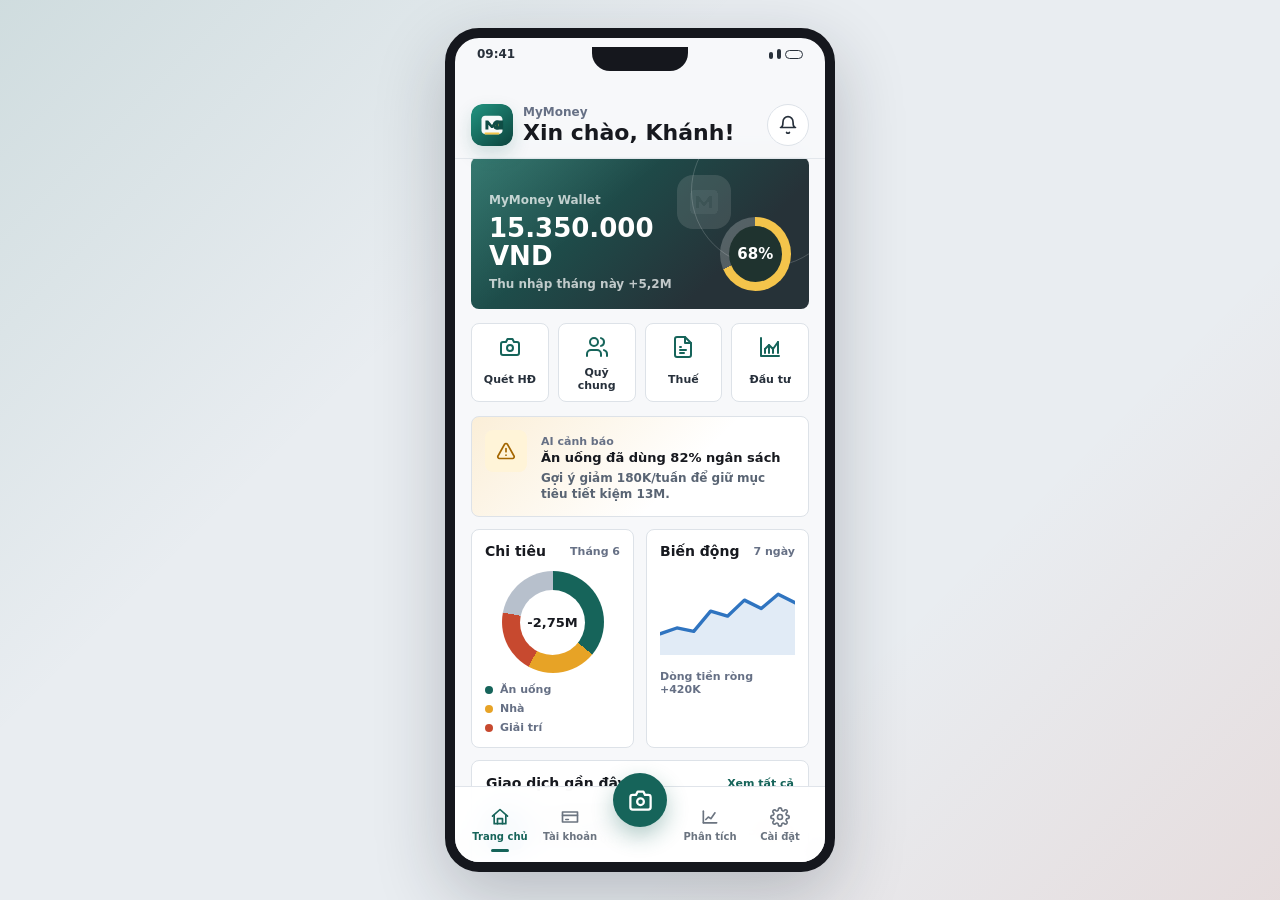
==== commit 8aeba32a: "update" ====
--- a/index.html
+++ b/index.html
@@ -3,8 +3,12 @@
   <head>
     <meta charset="utf-8" />
     <meta name="viewport" content="width=device-width, initial-scale=1" />
-    <title>Tuduy Finance UI Demo</title>
-    <link rel="stylesheet" href="styles.css?v=20260618-fix1" />
+    <title>MyMoney UI Demo</title>
+    <link rel="icon" href="assets/mymoney-mark.svg" type="image/svg+xml" />
+    <link rel="apple-touch-icon" href="assets/mymoney-app-icon.svg" />
+    <link rel="manifest" href="manifest.webmanifest" />
+    <meta name="theme-color" content="#16645a" />
+    <link rel="stylesheet" href="styles.css?v=20260618-mymoney-icons" />
   </head>
   <body>
     <main class="demo-stage" aria-label="Demo giao diện ứng dụng tài chính cá nhân">
@@ -21,9 +25,12 @@
         <div class="screens">
           <section class="screen is-active" data-screen="home" aria-labelledby="home-title">
             <header class="app-header">
-              <div>
-                <p class="eyebrow">Trang chủ</p>
-                <h1 id="home-title">Xin chào, Khánh!</h1>
+              <div class="brand-header">
+                <img class="brand-mark" src="assets/mymoney-mark.svg" alt="" />
+                <div>
+                  <p class="eyebrow">MyMoney</p>
+                  <h1 id="home-title">Xin chào, Khánh!</h1>
+                </div>
               </div>
               <button class="icon-button" type="button" aria-label="Thông báo">
                 <svg viewBox="0 0 24 24" aria-hidden="true">
@@ -34,8 +41,9 @@
             </header>
 
             <article class="balance-panel">
+              <img class="balance-brand-mark" src="assets/mymoney-icon-mono.svg" alt="" />
               <div class="balance-copy">
-                <span>Tổng quan số dư</span>
+                <span>MyMoney Wallet</span>
                 <strong>15.350.000 VND</strong>
                 <small>Thu nhập tháng này +5,2M</small>
               </div>
@@ -1002,6 +1010,6 @@
       </section>
     </main>
 
-    <script src="app.js?v=20260618-fix1"></script>
+    <script src="app.js?v=20260618-mymoney-icons"></script>
   </body>
 </html>
--- a/styles.css
+++ b/styles.css
@@ -176,6 +176,25 @@
   letter-spacing: 0;
 }
 
+.brand-header {
+  display: flex;
+  align-items: center;
+  min-width: 0;
+  gap: 10px;
+}
+
+.brand-mark {
+  flex: 0 0 auto;
+  width: 42px;
+  height: 42px;
+  border-radius: 12px;
+  box-shadow: 0 8px 18px rgba(22, 100, 90, 0.18);
+}
+
+.brand-header h1 {
+  overflow-wrap: anywhere;
+}
+
 .eyebrow {
   margin: 0;
   color: var(--muted);
@@ -230,6 +249,18 @@
   height: 150px;
   border: 1px solid rgba(255, 255, 255, 0.18);
   border-radius: 50%;
+}
+
+.balance-brand-mark {
+  position: absolute;
+  z-index: 0;
+  right: 78px;
+  top: 18px;
+  width: 54px;
+  height: 54px;
+  border-radius: 16px;
+  opacity: 0.16;
+  filter: saturate(0) brightness(2.4);
 }
 
 .balance-copy {
